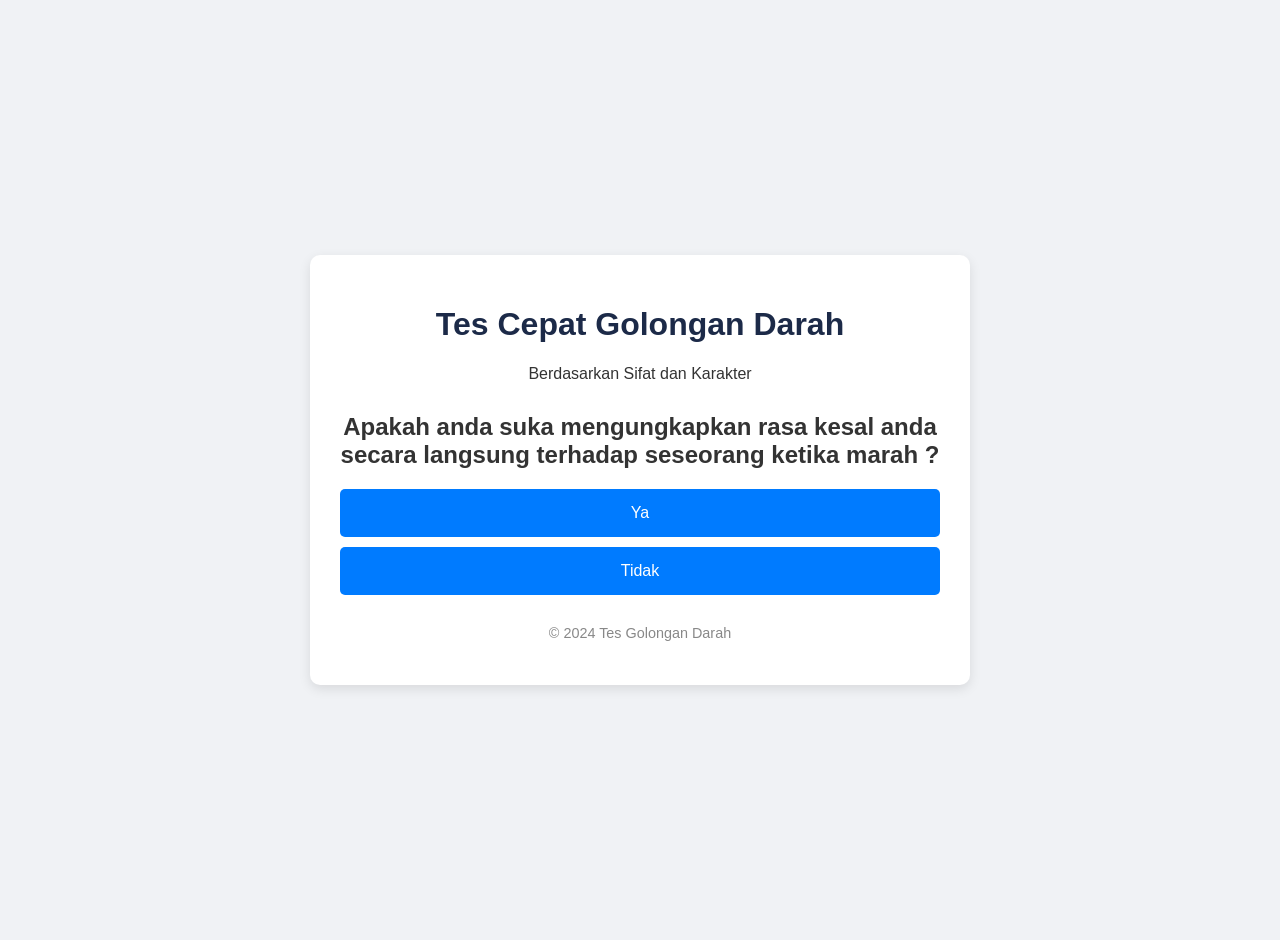
==== index.html @ 259defcd "Modernize Blood Type Questionnaire Application This commit completely revamps the blood type questio" ====
<!DOCTYPE html>
<html lang="en">
<head>
  <meta charset="UTF-8">
  <meta name="viewport" content="width=device-width, initial-scale=1.0">
  <title>Tes Golongan Darah</title>
  <link rel="stylesheet" href="css/style.css">
</head>
<body>
  <div class="container">
    <header>
      <h1>Tes Cepat Golongan Darah</h1>
      <p>Berdasarkan Sifat dan Karakter</p>
    </header>
    <main id="quiz-container">
      <div id="question-container">
        <h2 id="question"></h2>
        <div id="answers" class="answers"></div>
      </div>
      <div id="result-container" class="hidden">
        <h2 id="result-title"></h2>
        <p id="result-description"></p>
        <button id="restart-btn">Mulai Lagi</button>
      </div>
    </main>
    <footer>
      <p>&copy; 2024 Tes Golongan Darah</p>
    </footer>
  </div>
  <script src="js/data.js"></script>
  <script src="js/app.js"></script>
</body>
</html>
---- css/style.css ----
body {
  font-family: -apple-system, BlinkMacSystemFont, 'Segoe UI', Roboto, Helvetica, Arial, sans-serif;
  background-color: #f0f2f5;
  color: #333;
  margin: 0;
  padding: 20px;
  display: flex;
  justify-content: center;
  align-items: center;
  min-height: 100vh;
}

.container {
  background-color: #fff;
  border-radius: 10px;
  box-shadow: 0 4px 12px rgba(0, 0, 0, 0.1);
  padding: 30px;
  max-width: 600px;
  width: 100%;
  text-align: center;
}

header {
  margin-bottom: 30px;
}

h1 {
  font-size: 2rem;
  color: #1c2a48;
}

h2 {
  font-size: 1.5rem;
  margin-bottom: 20px;
}

.answers {
  display: flex;
  flex-direction: column;
  gap: 10px;
}

.answer-btn {
  background-color: #007bff;
  color: #fff;
  border: none;
  border-radius: 5px;
  padding: 15px;
  font-size: 1rem;
  cursor: pointer;
  transition: background-color 0.3s ease;
}

.answer-btn:hover {
  background-color: #0056b3;
}

#result-container {
  margin-top: 30px;
}

#restart-btn {
  background-color: #28a745;
  color: #fff;
  border: none;
  border-radius: 5px;
  padding: 15px 30px;
  font-size: 1rem;
  cursor: pointer;
  transition: background-color 0.3s ease;
}

#restart-btn:hover {
  background-color: #218838;
}

.hidden {
  display: none;
}

footer {
  margin-top: 30px;
  font-size: 0.9rem;
  color: #888;
}
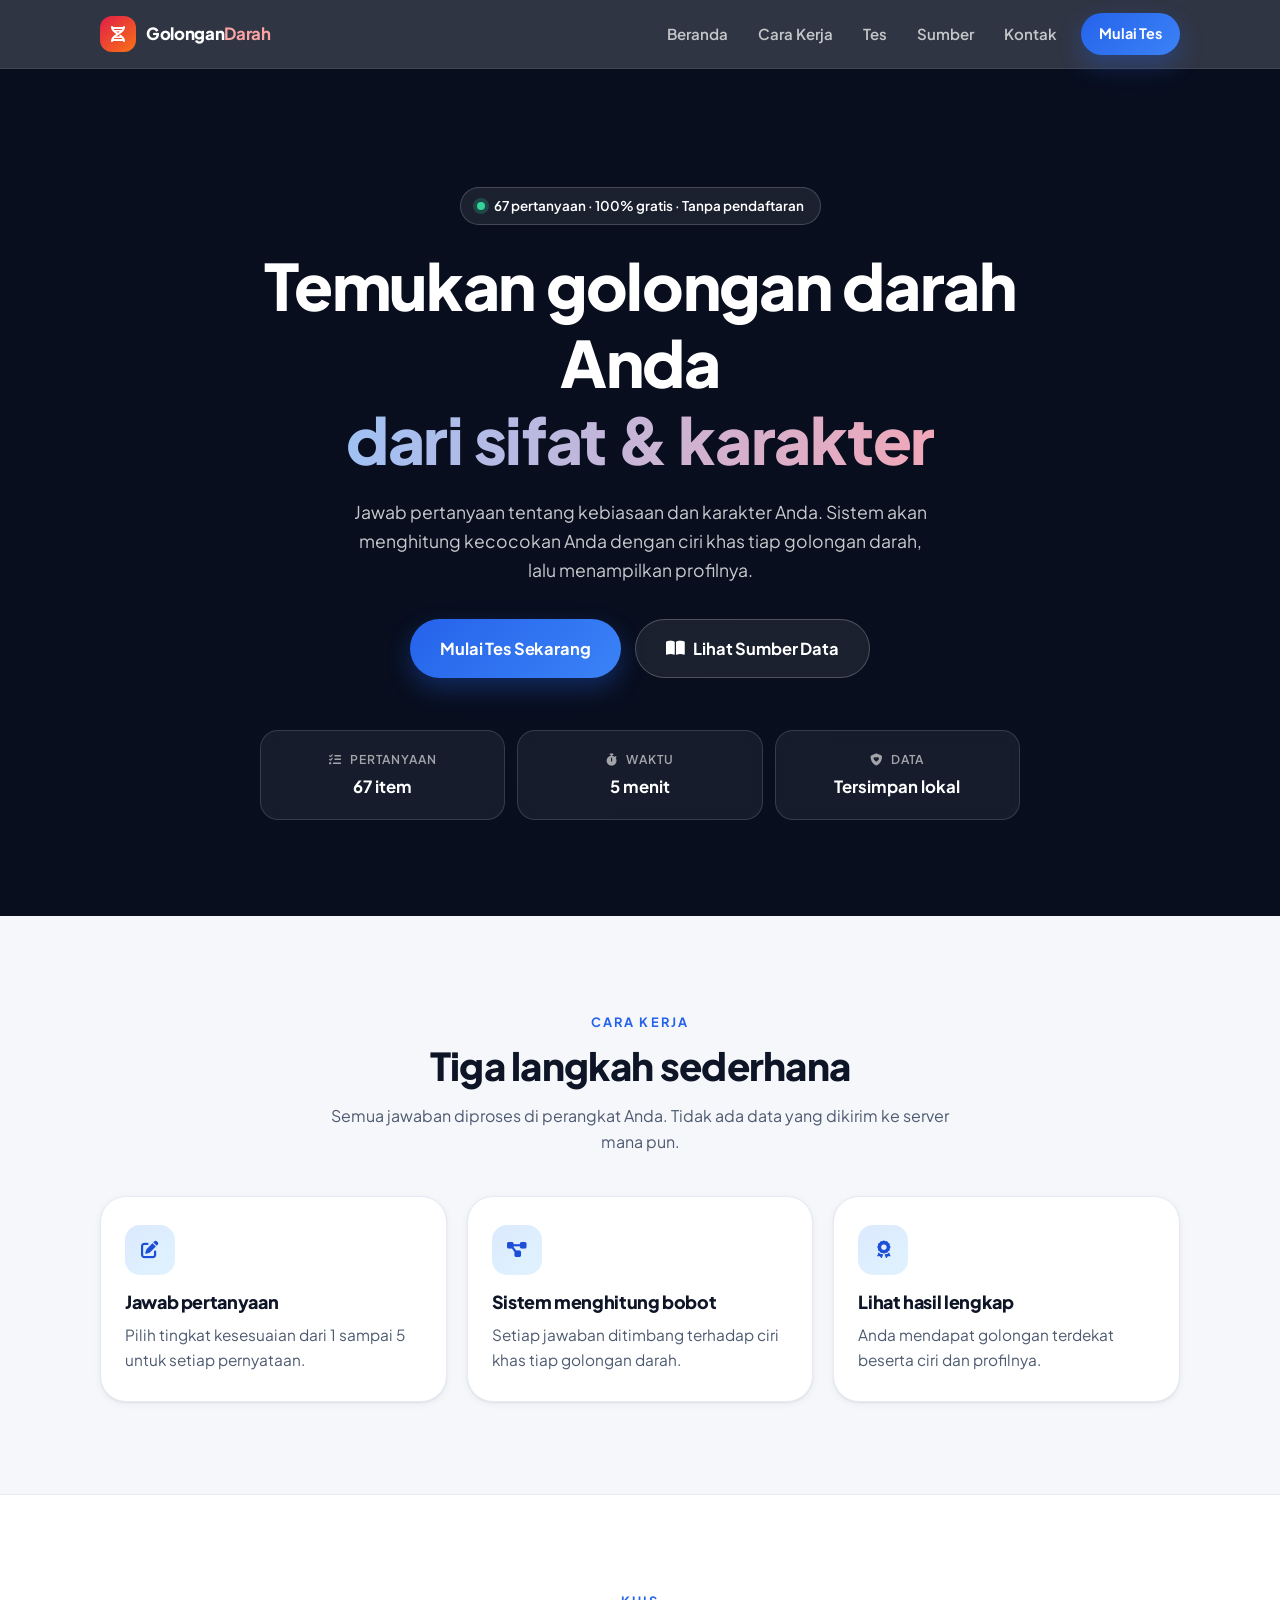
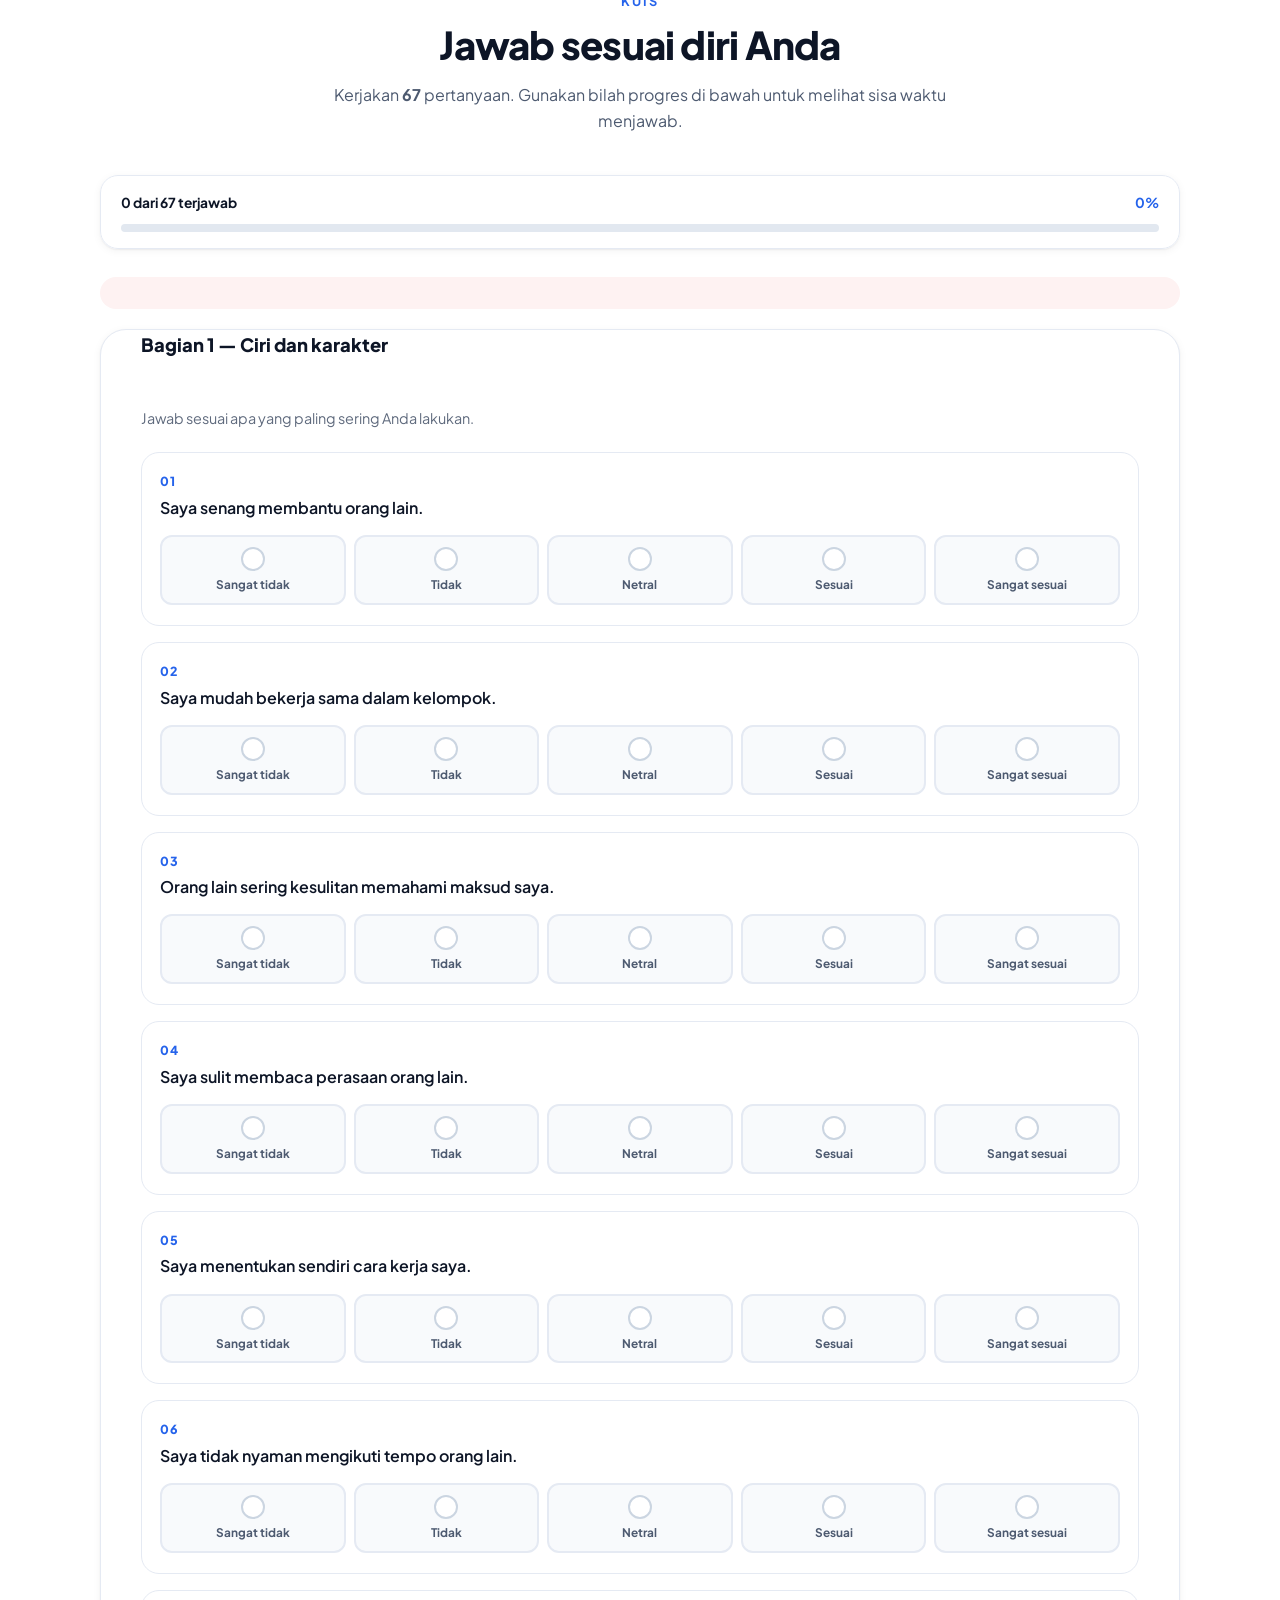
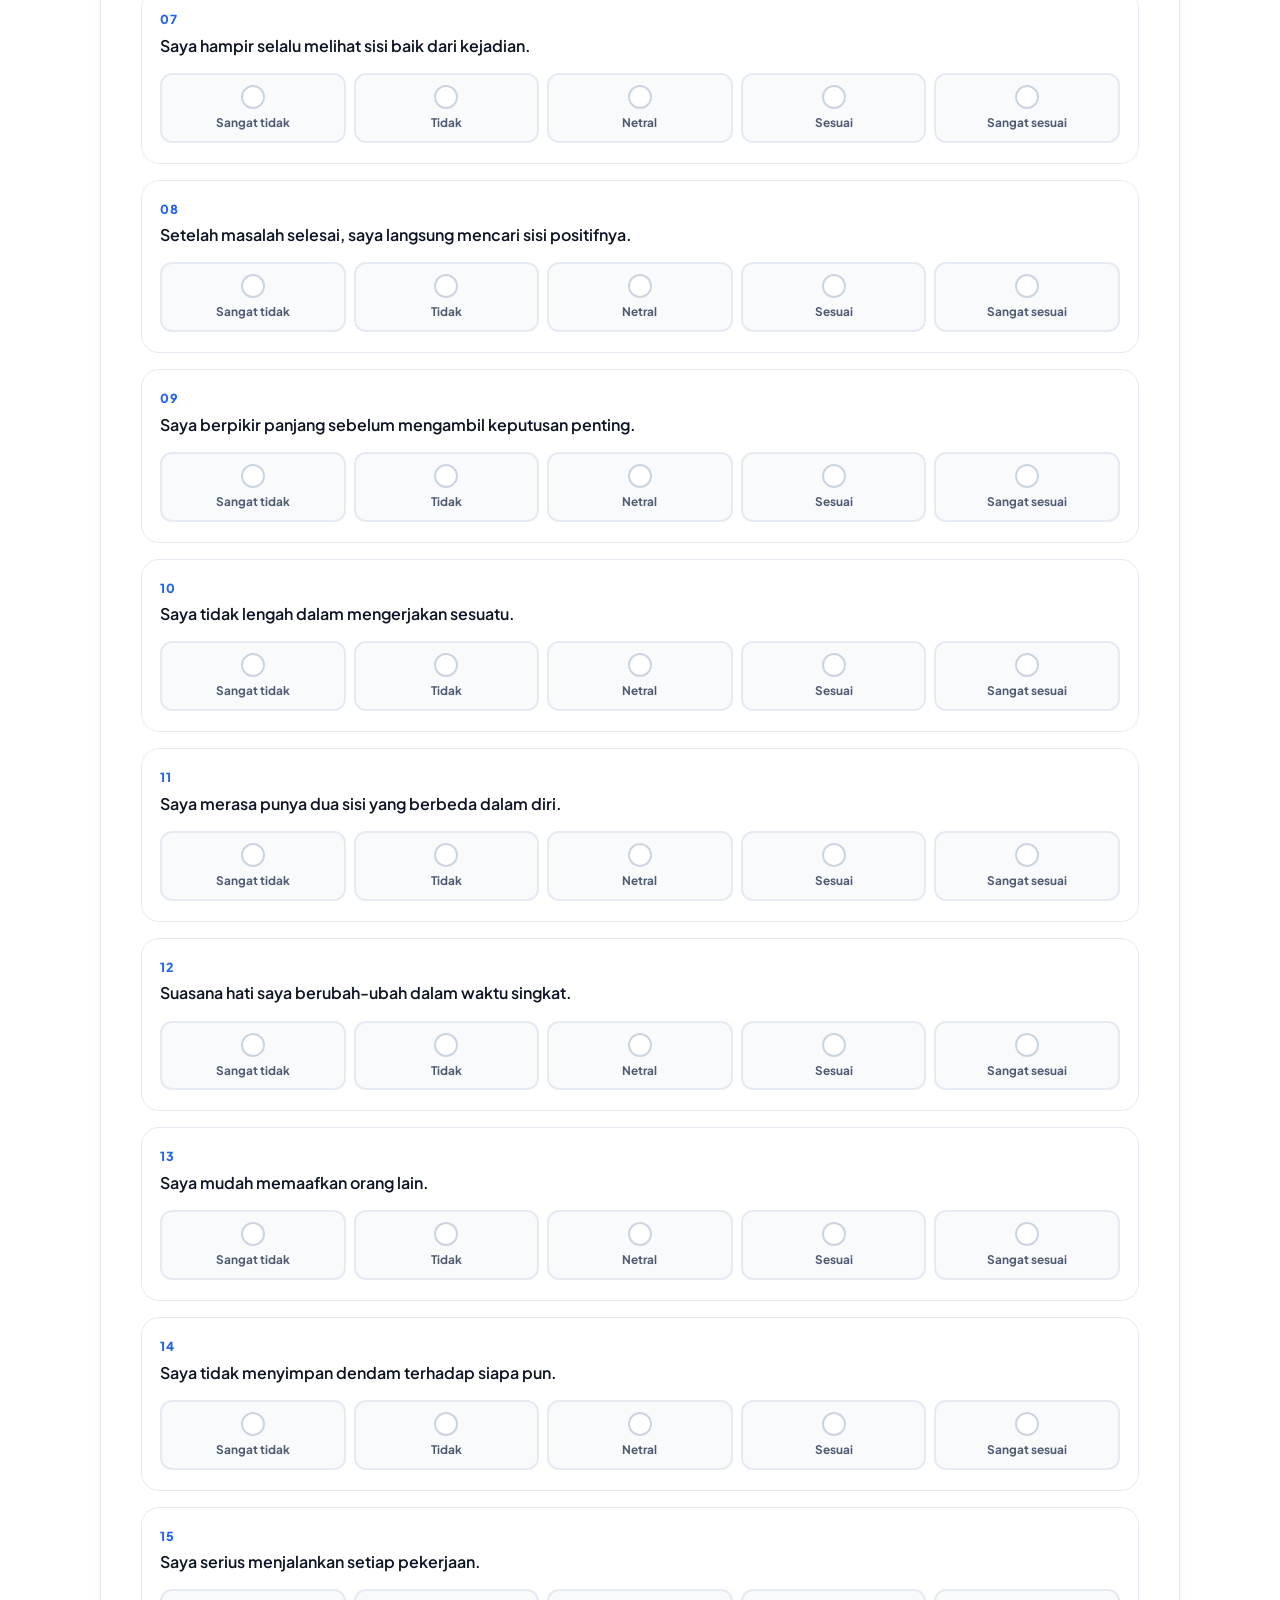
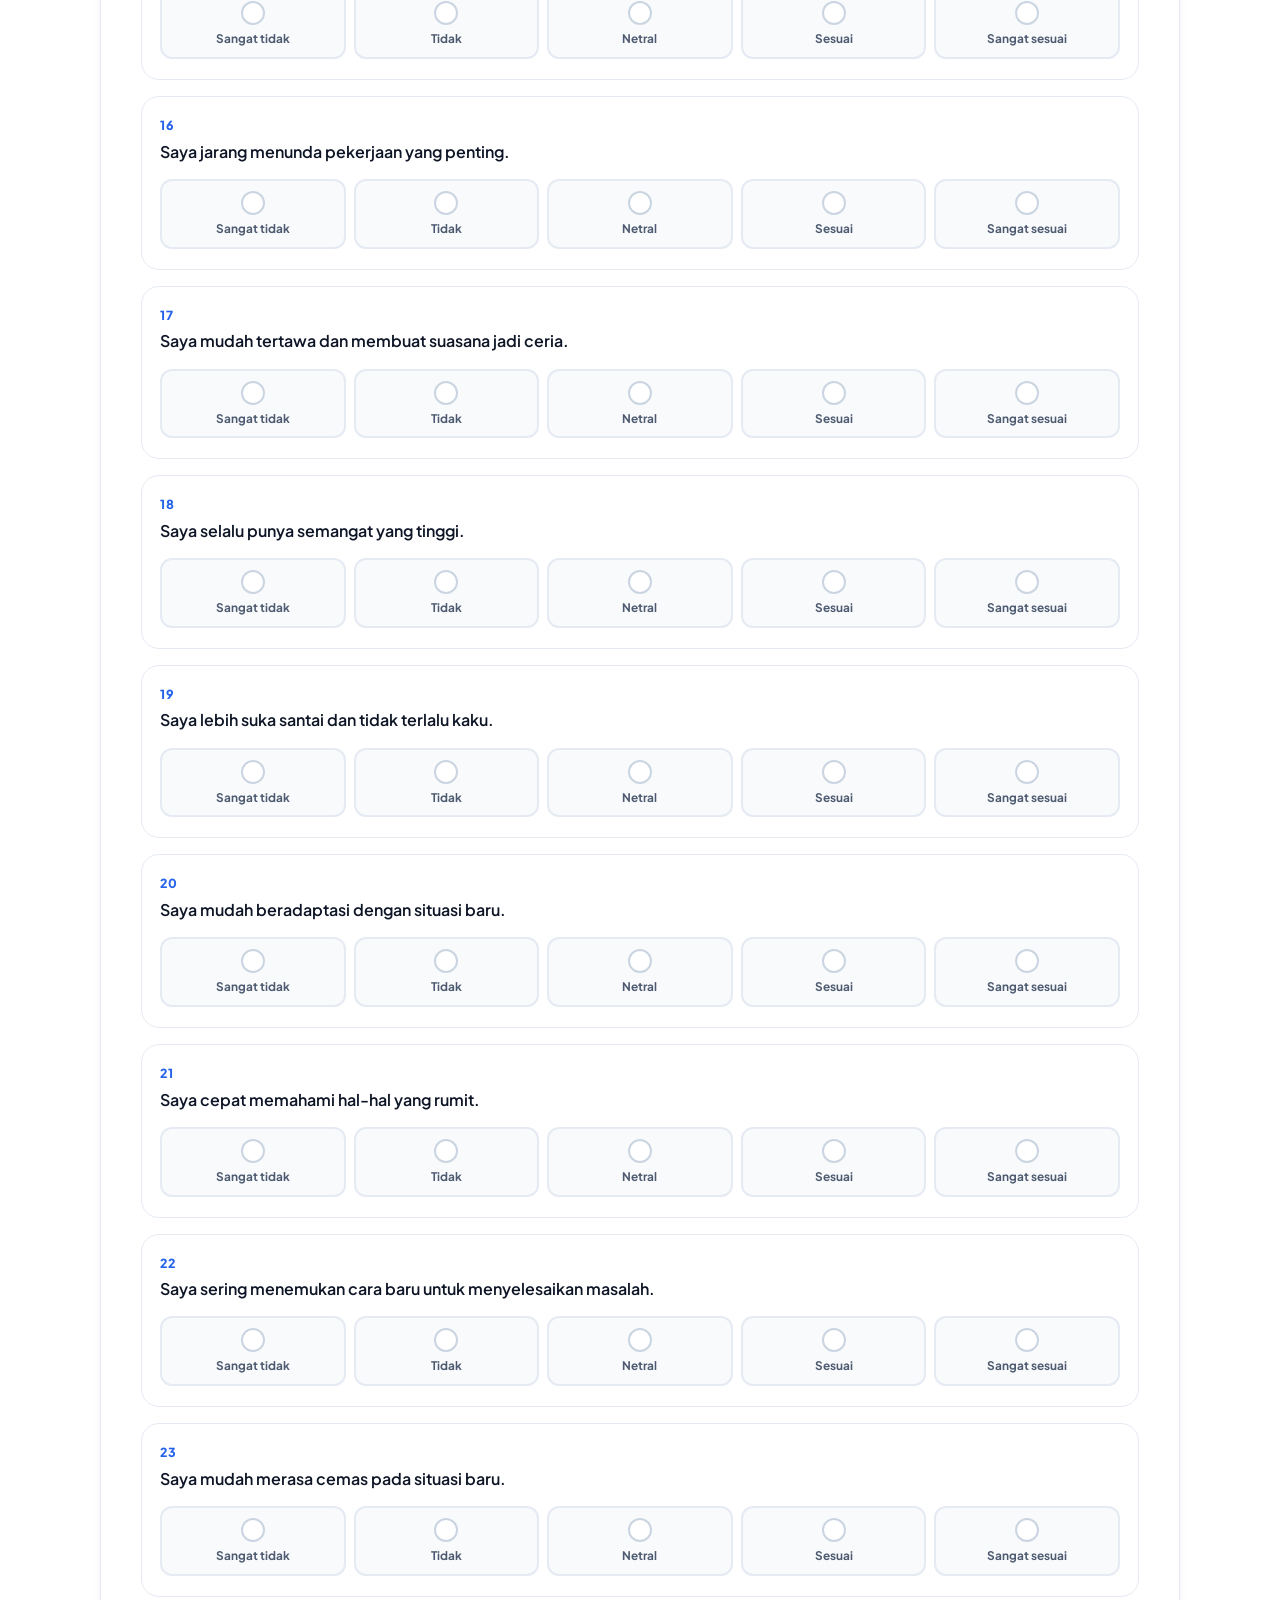
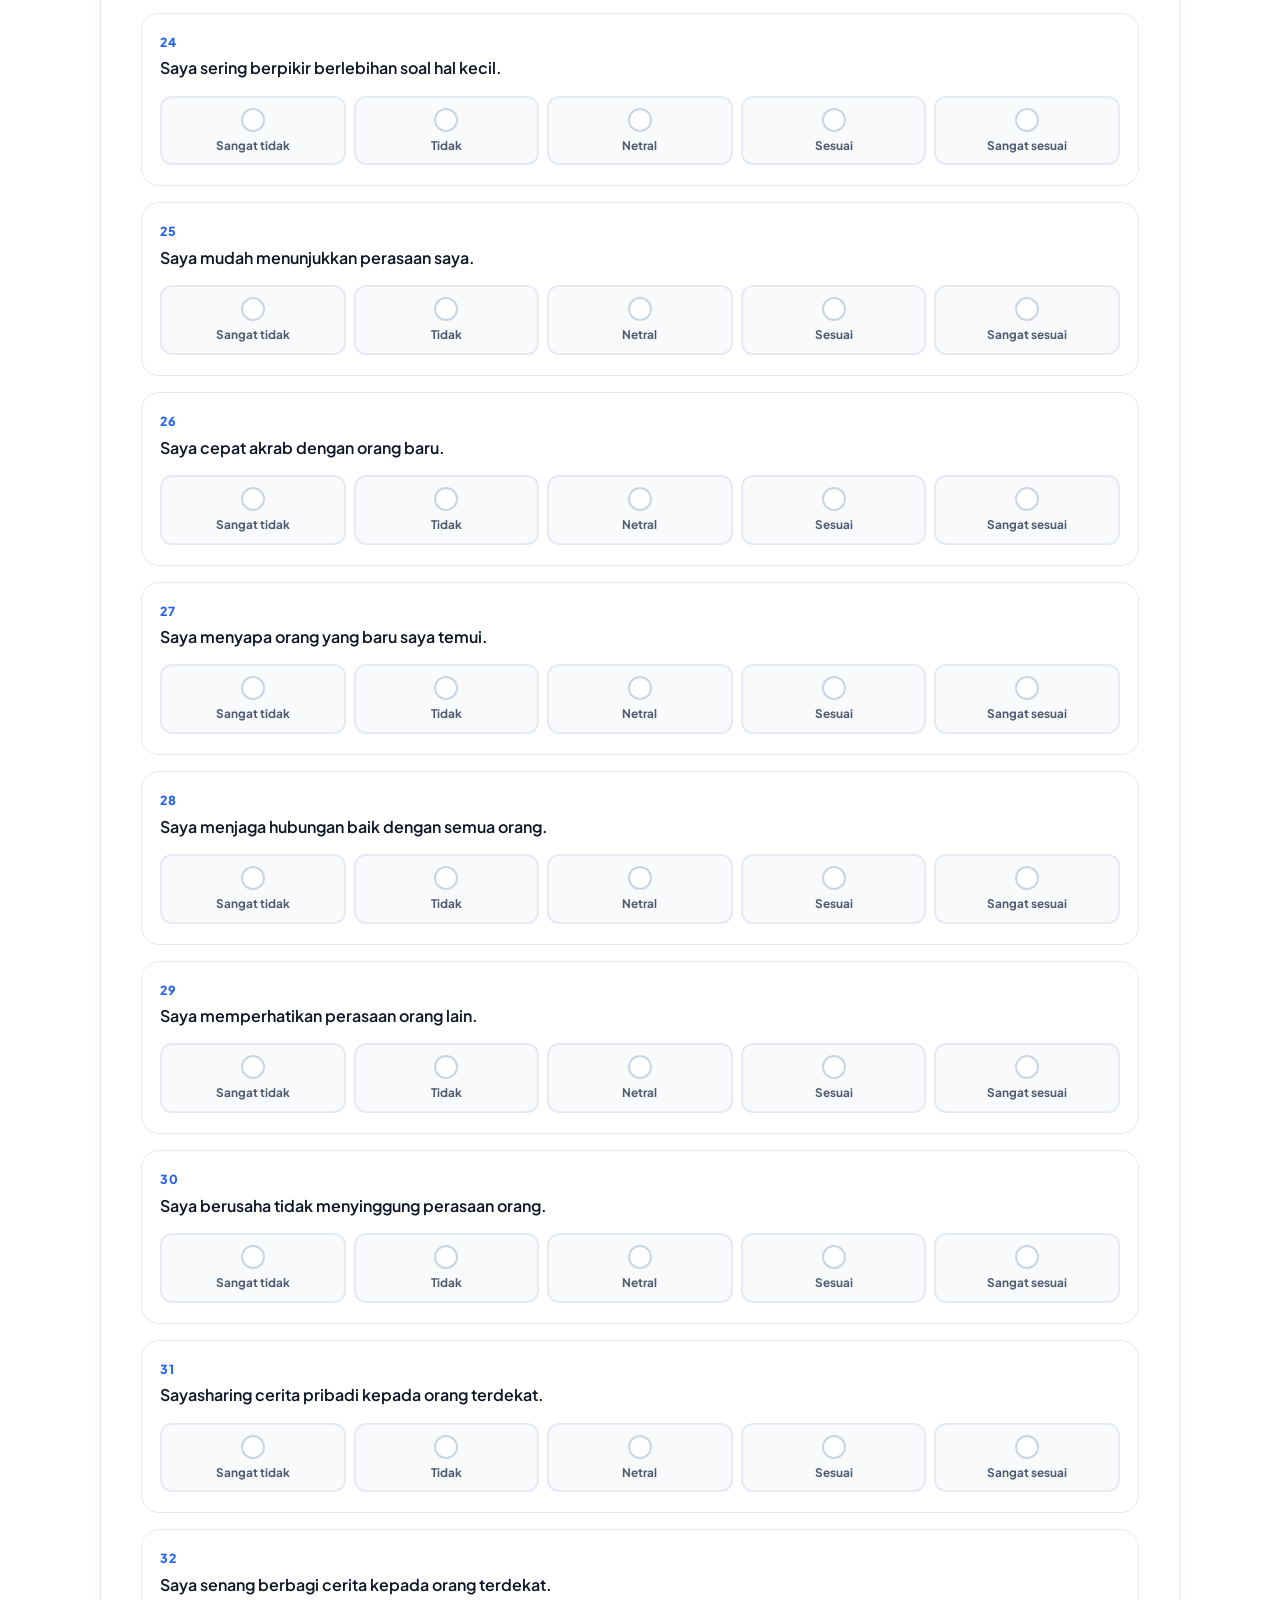
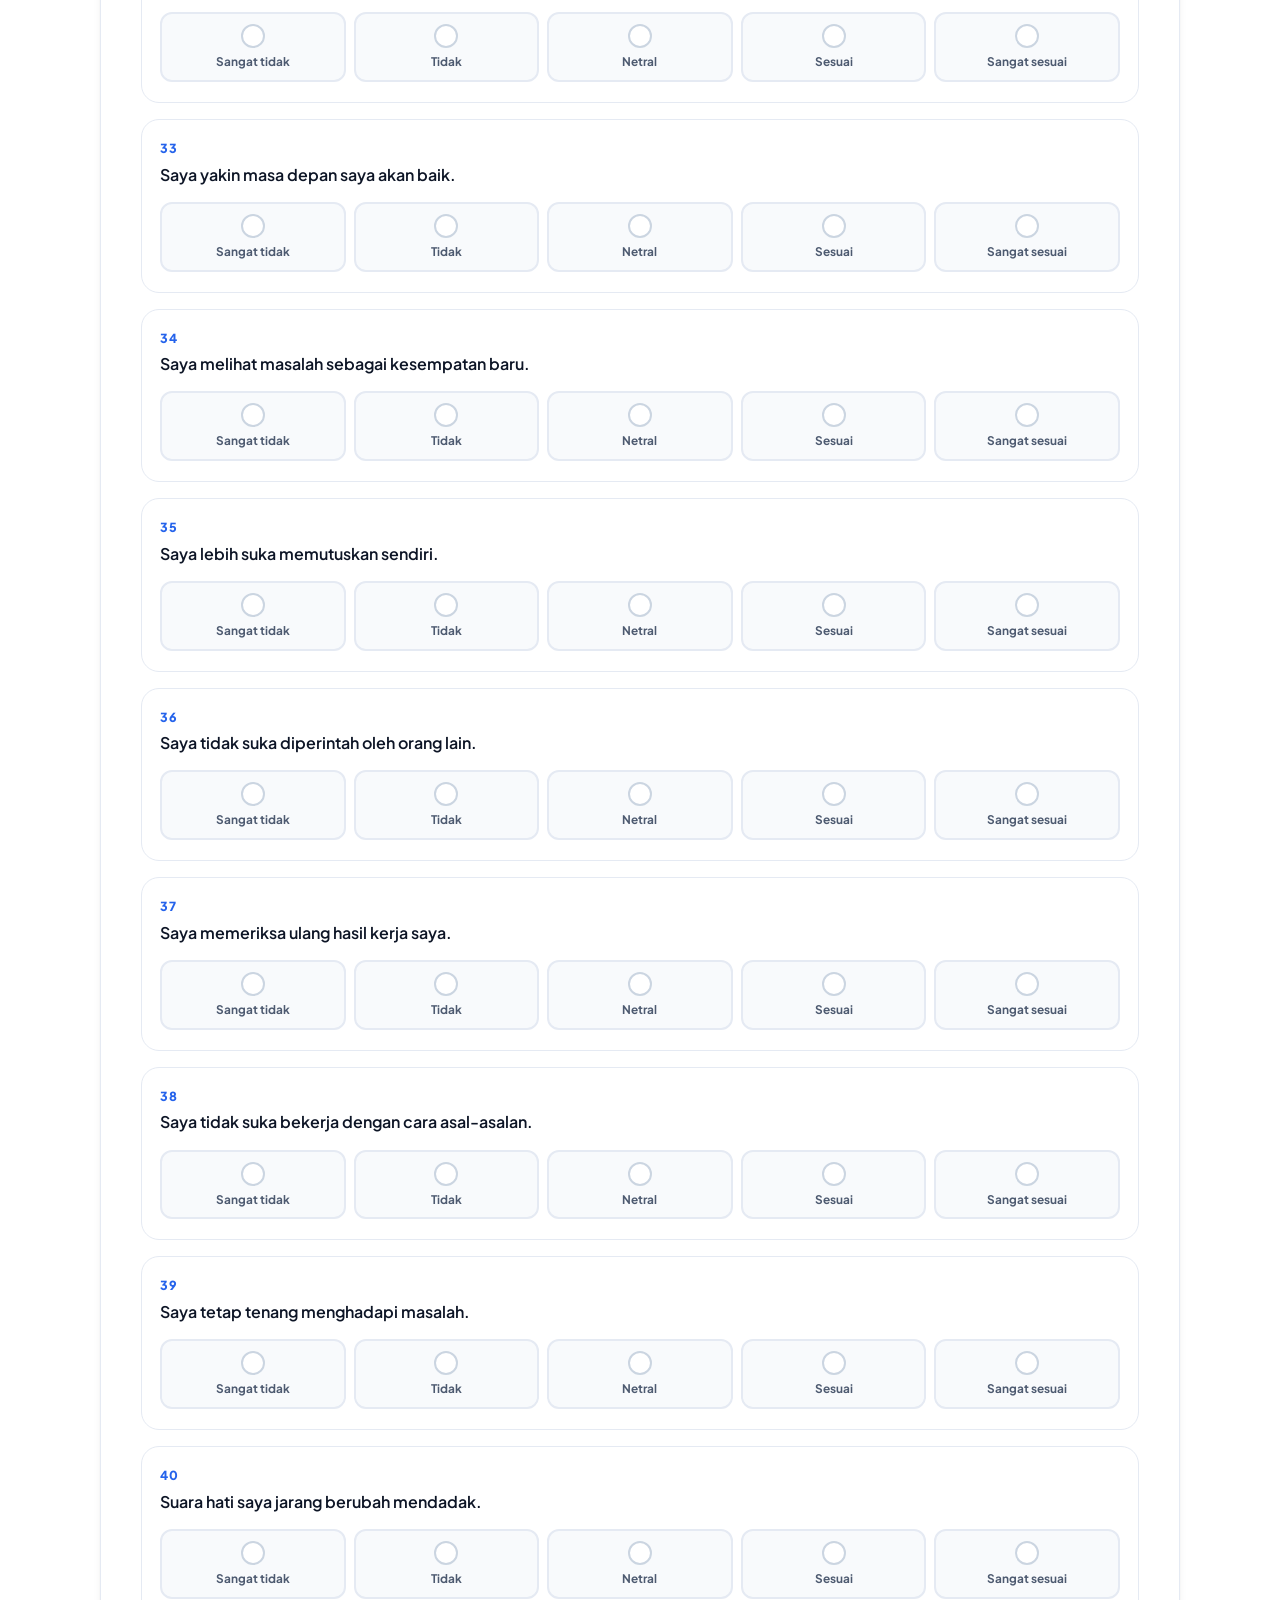
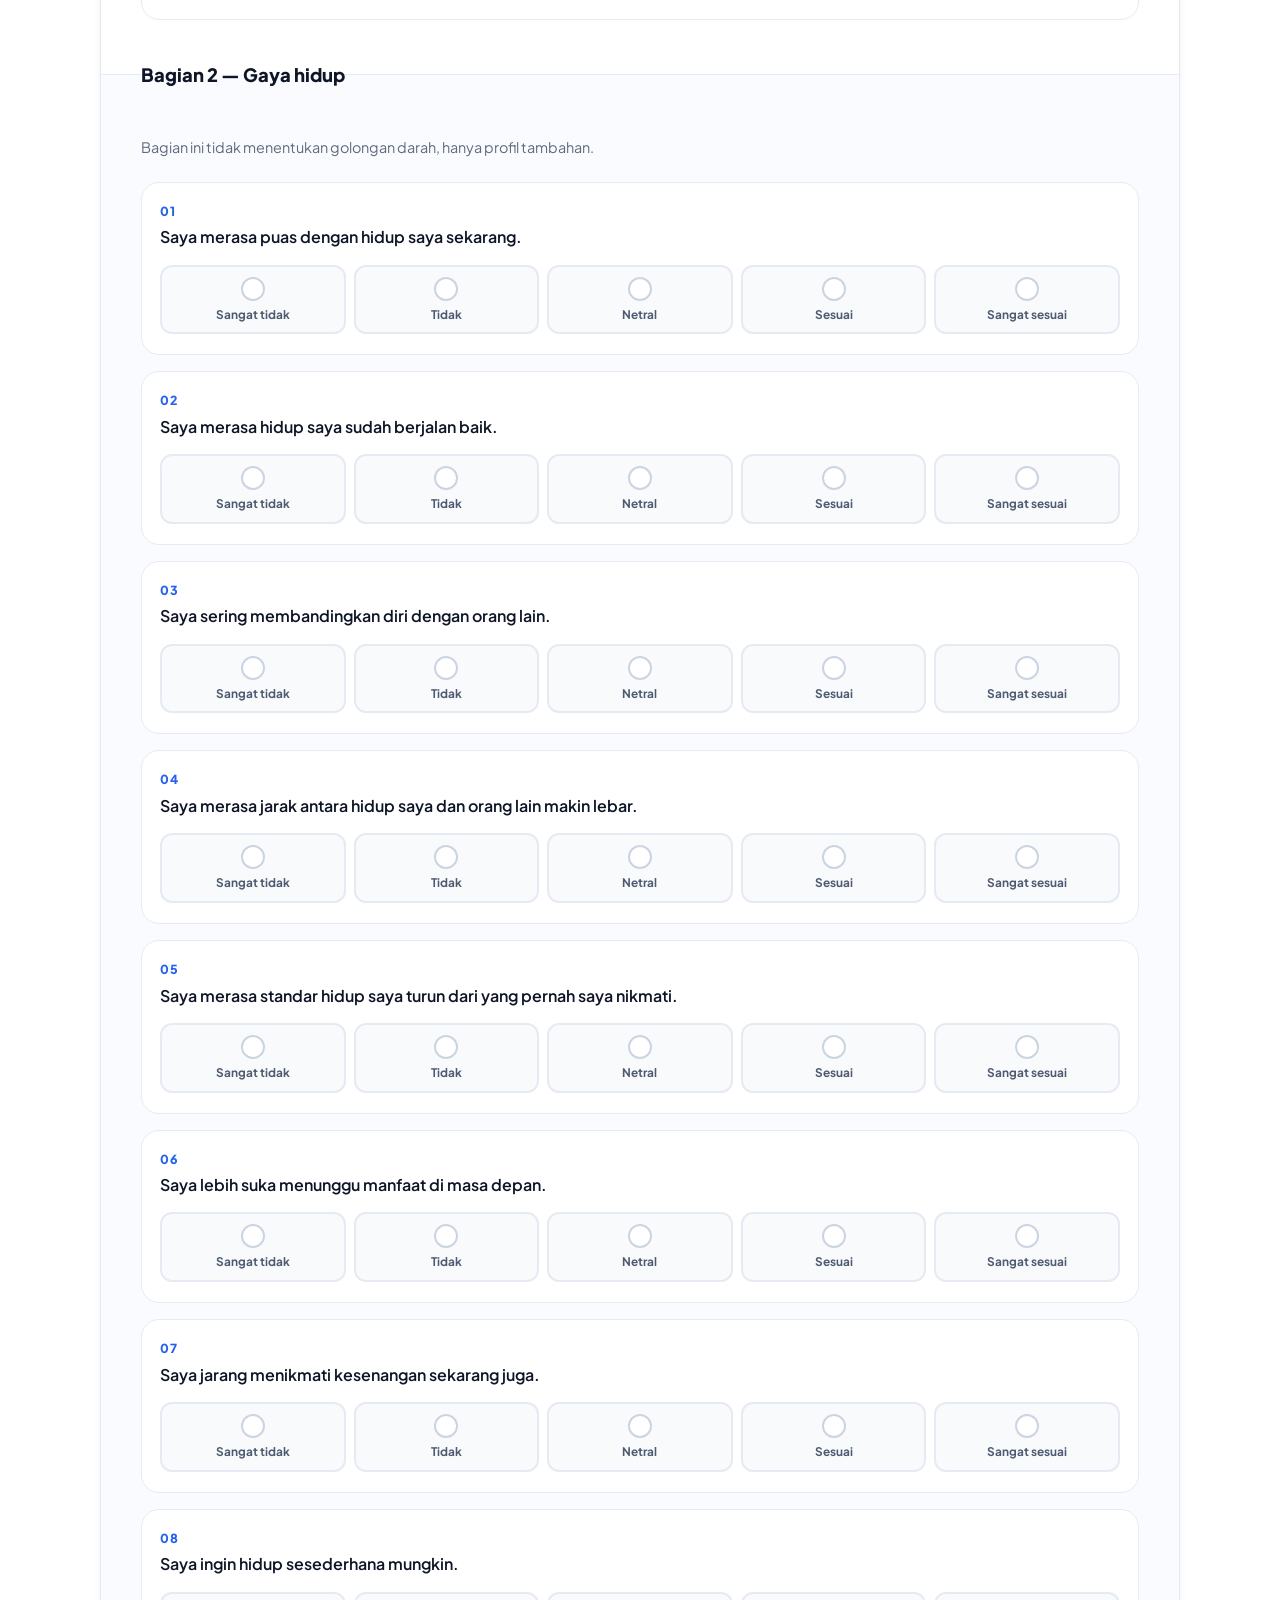
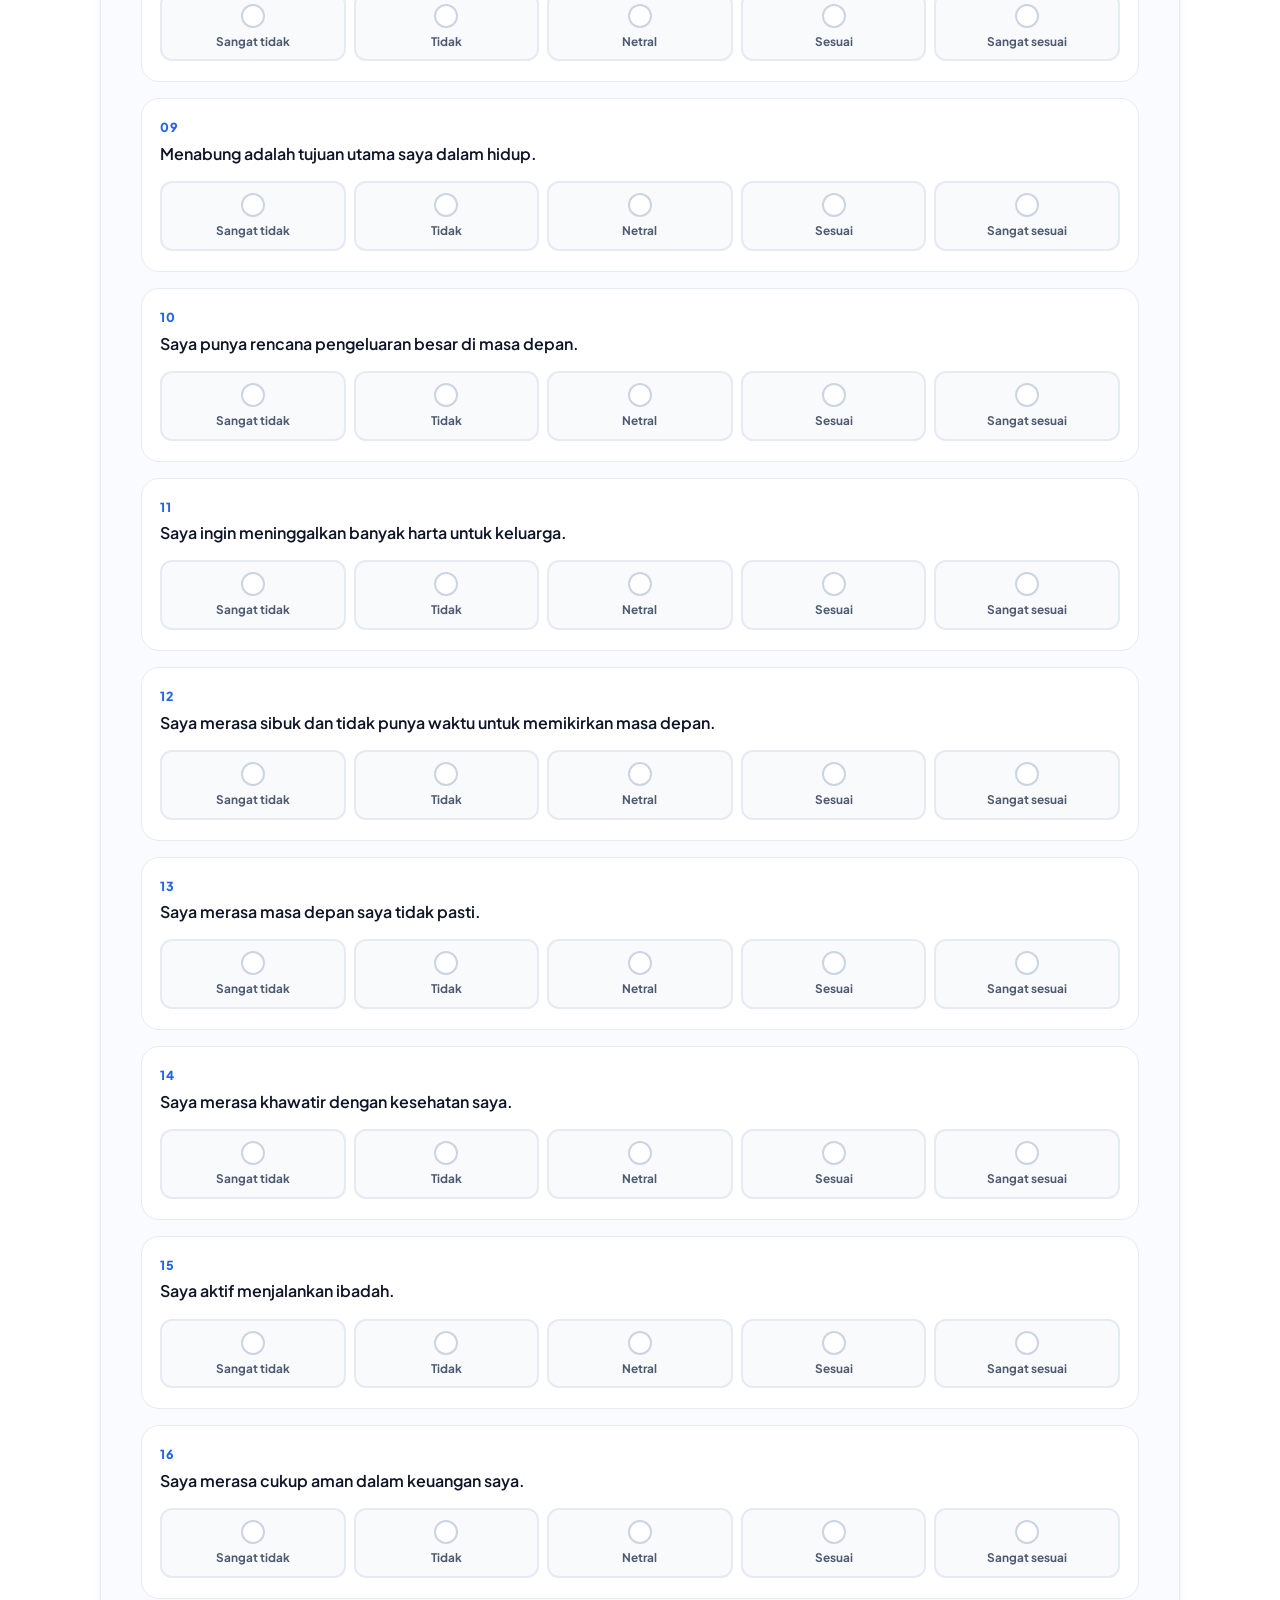
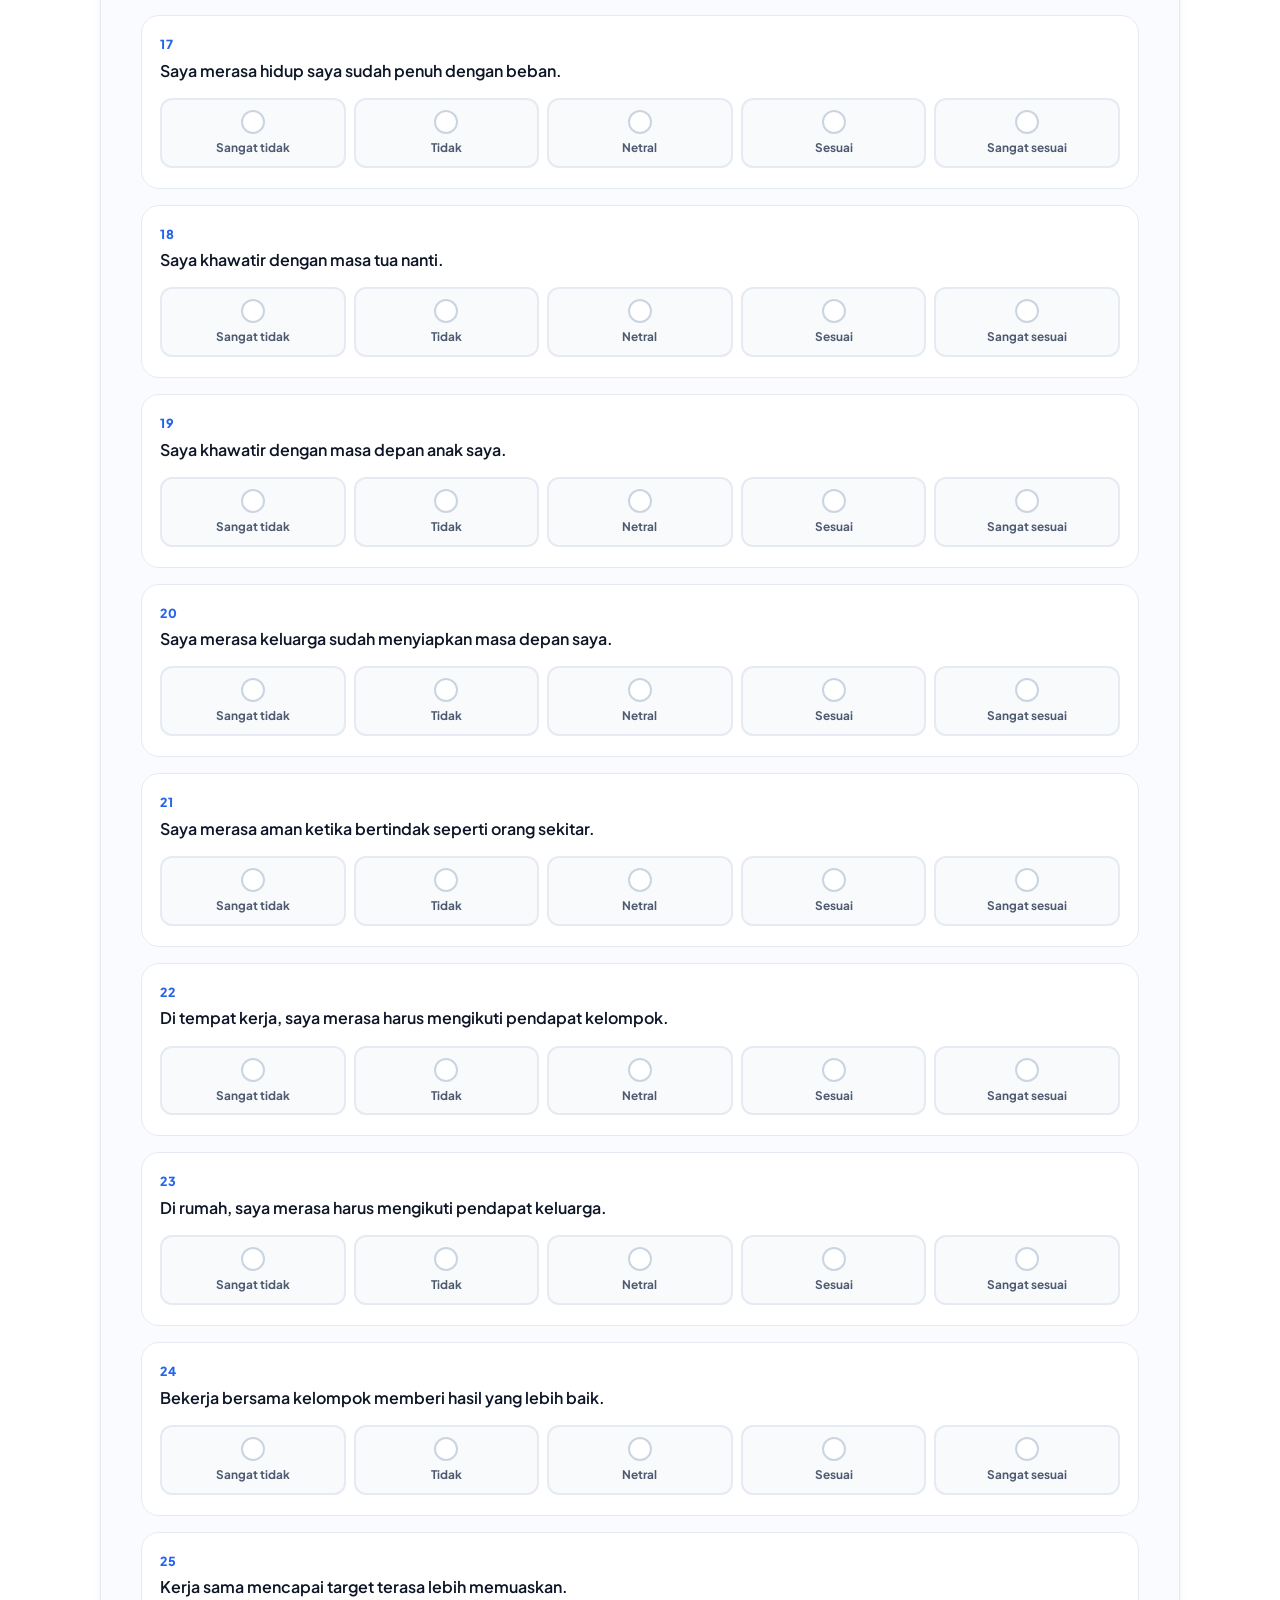
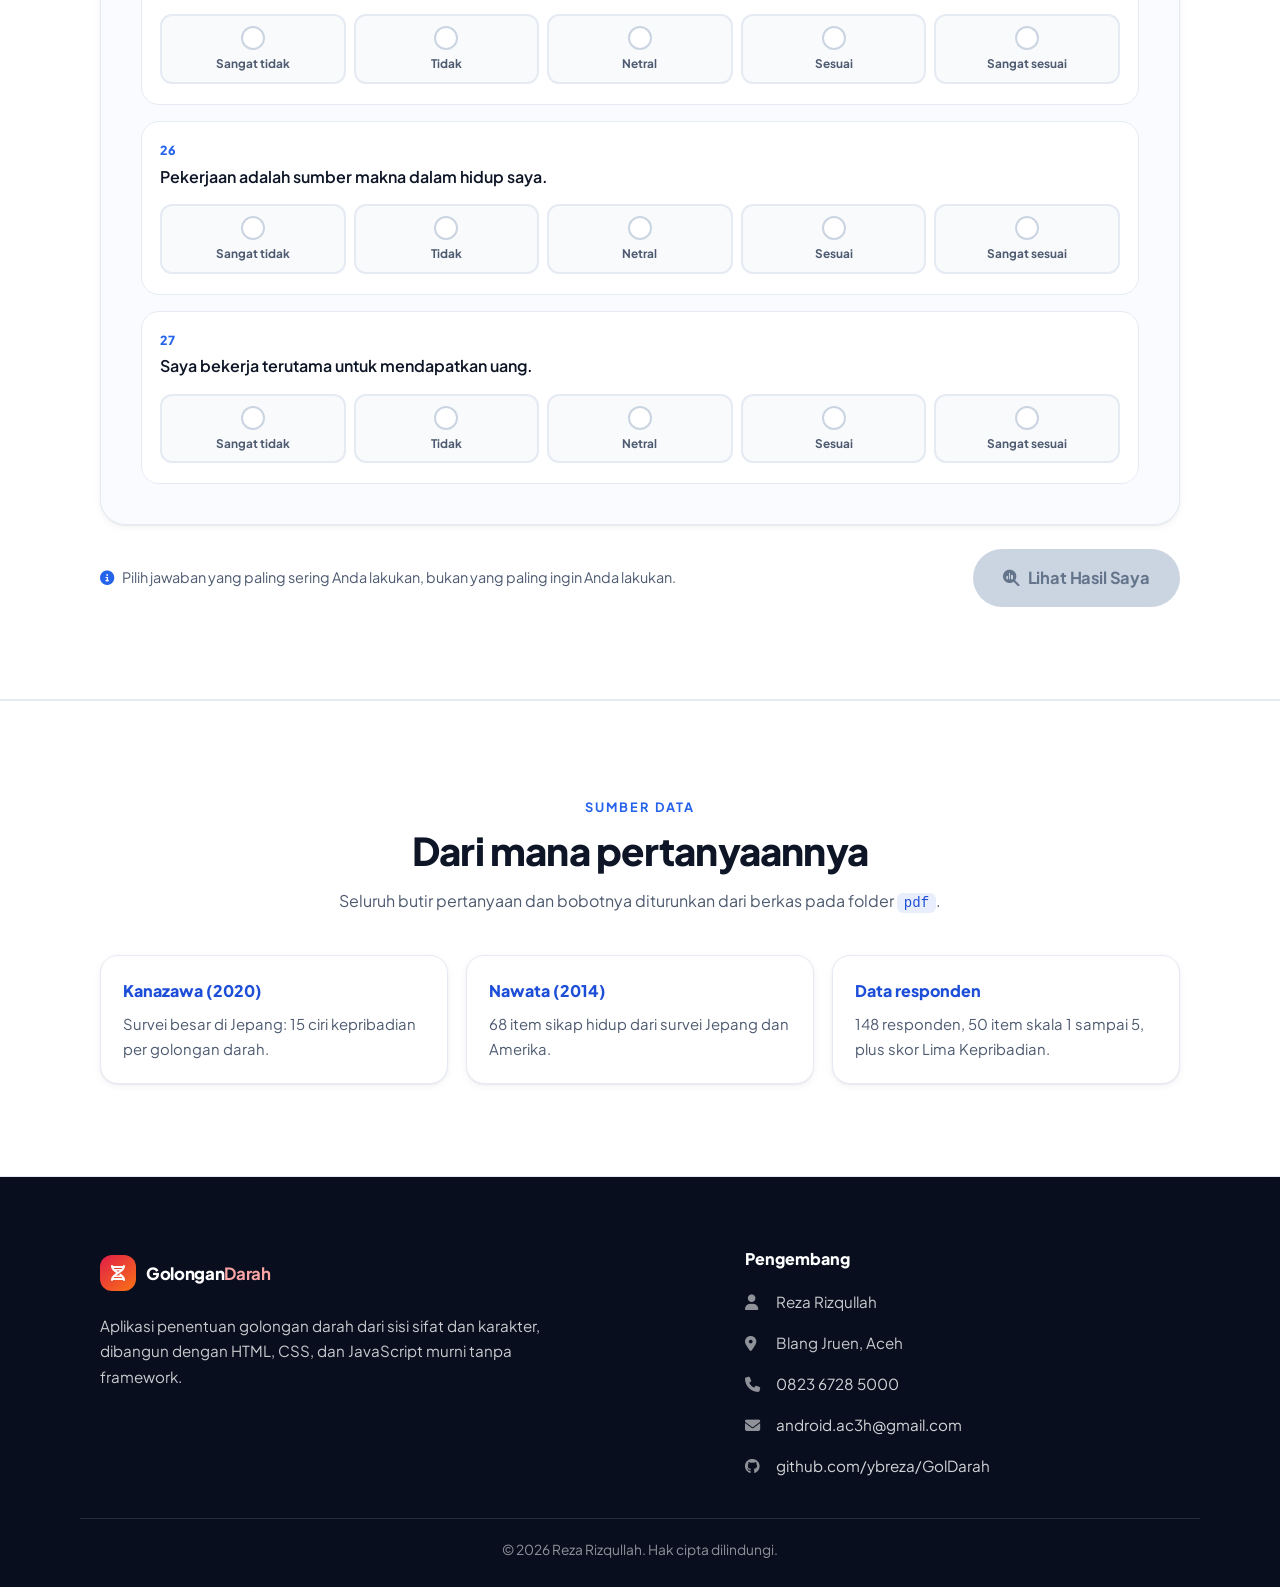
==== commit e834c630: "Rewrite aplikasi Golongan Darah dengan HTML, CSS, dan JS vanilla Ganti index.php berbasis switch-cas" ====
--- a/index.html
+++ b/index.html
@@ -1,33 +1,290 @@
 <!DOCTYPE html>
-<html lang="en">
+<html lang="id">
+
 <head>
-  <meta charset="UTF-8">
-  <meta name="viewport" content="width=device-width, initial-scale=1.0">
-  <title>Tes Golongan Darah</title>
+  <meta charset="utf-8">
+  <meta name="viewport" content="width=device-width, initial-scale=1">
+  <title>Golongan Darah — Tes Sifat &amp; Karakter</title>
+  <meta name="description"
+    content="Tes golongan darah gratis berdasarkan sifat dan karakter, memakai 67 pertanyaan dari studi ilmiah tentang ABO dan kepribadian.">
+  <meta name="theme-color" content="#0a1020">
+  <link rel="preconnect" href="https://fonts.googleapis.com">
+  <link rel="preconnect" href="https://fonts.gstatic.com" crossorigin>
+  <link rel="preconnect" href="https://cdnjs.cloudflare.com" crossorigin>
+  <link
+    href="https://fonts.googleapis.com/css2?family=Plus+Jakarta+Sans:wght@400;500;600;700;800&display=swap"
+    rel="stylesheet">
+  <link rel="stylesheet"
+    href="https://cdnjs.cloudflare.com/ajax/libs/font-awesome/6.5.2/css/all.min.css" crossorigin="anonymous"
+    referrerpolicy="no-referrer">
   <link rel="stylesheet" href="css/style.css">
+  <link rel="icon" href="https://cdnjs.cloudflare.com/ajax/libs/font-awesome/6.5.2/svgs/solid/droplet.svg">
 </head>
+
 <body>
-  <div class="container">
-    <header>
-      <h1>Tes Cepat Golongan Darah</h1>
-      <p>Berdasarkan Sifat dan Karakter</p>
-    </header>
-    <main id="quiz-container">
-      <div id="question-container">
-        <h2 id="question"></h2>
-        <div id="answers" class="answers"></div>
-      </div>
-      <div id="result-container" class="hidden">
-        <h2 id="result-title"></h2>
-        <p id="result-description"></p>
-        <button id="restart-btn">Mulai Lagi</button>
-      </div>
-    </main>
-    <footer>
-      <p>&copy; 2024 Tes Golongan Darah</p>
-    </footer>
-  </div>
+  <a class="skip-link" href="#tes">Langsung ke kuis</a>
+
+  <header class="topbar" id="top">
+    <div class="container topbar__inner">
+      <a class="brand" href="#top">
+        <span class="brand__mark" aria-hidden="true"><i class="fa-solid fa-dna"></i></span>
+        <span class="brand__text">Golongan<strong>Darah</strong></span>
+      </a>
+
+      <nav class="nav" id="nav" aria-label="Navigasi utama">
+        <a href="#top">Beranda</a>
+        <a href="#cara">Cara Kerja</a>
+        <a href="#tes">Tes</a>
+        <a href="#sumber">Sumber</a>
+        <a href="#kontak">Kontak</a>
+        <a class="btn btn--primary btn--sm nav__cta" href="#tes">Mulai Tes</a>
+      </nav>
+
+      <button class="nav-toggle" id="navToggle" type="button" aria-label="Buka menu" aria-expanded="false"
+        aria-controls="nav">
+        <i class="fa-solid fa-bars"></i>
+      </button>
+    </div>
+  </header>
+
+  <main>
+    <section class="hero" id="beranda">
+      <div class="container hero__inner">
+        <p class="pill">
+          <span class="pill__dot" aria-hidden="true"></span>
+          67 pertanyaan &middot; 100% gratis &middot; Tanpa pendaftaran
+        </p>
+        <h1 class="hero__title">
+          Temukan golongan darah Anda
+          <span>dari sifat &amp; karakter</span>
+        </h1>
+        <p class="hero__lead">
+          Jawab pertanyaan tentang kebiasaan dan karakter Anda. Sistem akan menghitung kecocokan Anda
+          dengan ciri khas tiap golongan darah, lalu menampilkan profilnya.
+        </p>
+        <div class="hero__actions">
+          <a class="btn btn--primary btn--lg" href="#tes">Mulai Tes Sekarang</a>
+          <a class="btn btn--ghost btn--lg" href="#sumber">
+            <i class="fa-solid fa-book-open"></i>
+            Lihat Sumber Data
+          </a>
+        </div>
+        <dl class="stats">
+          <div class="stats__item">
+            <dt><i class="fa-solid fa-list-check"></i> Pertanyaan</dt>
+            <dd>67 item</dd>
+          </div>
+          <div class="stats__item">
+            <dt><i class="fa-solid fa-stopwatch"></i> Waktu</dt>
+            <dd>5 menit</dd>
+          </div>
+          <div class="stats__item">
+            <dt><i class="fa-solid fa-shield-heart"></i> Data</dt>
+            <dd>Tersimpan lokal</dd>
+          </div>
+        </dl>
+      </div>
+    </section>
+
+    <section class="section" id="cara">
+      <div class="container">
+        <header class="section__head">
+          <p class="section__eyebrow">Cara Kerja</p>
+          <h2 class="section__title">Tiga langkah sederhana</h2>
+          <p class="section__text">
+            Semua jawaban diproses di perangkat Anda. Tidak ada data yang dikirim ke server mana pun.
+          </p>
+        </header>
+
+        <ol class="steps">
+          <li class="card step">
+            <span class="step__icon" aria-hidden="true"><i class="fa-solid fa-pen-to-square"></i></span>
+            <h3>Jawab pertanyaan</h3>
+            <p>Pilih tingkat kesesuaian dari 1 sampai 5 untuk setiap pernyataan.</p>
+          </li>
+          <li class="card step">
+            <span class="step__icon" aria-hidden="true"><i class="fa-solid fa-diagram-project"></i></span>
+            <h3>Sistem menghitung bobot</h3>
+            <p>Setiap jawaban ditimbang terhadap ciri khas tiap golongan darah.</p>
+          </li>
+          <li class="card step">
+            <span class="step__icon" aria-hidden="true"><i class="fa-solid fa-award"></i></span>
+            <h3>Lihat hasil lengkap</h3>
+            <p>Anda mendapat golongan terdekat beserta ciri dan profilnya.</p>
+          </li>
+        </ol>
+      </div>
+    </section>
+
+    <section class="section section--alt" id="tes">
+      <div class="container">
+        <header class="section__head">
+          <p class="section__eyebrow">Kuis</p>
+          <h2 class="section__title">Jawab sesuai diri Anda</h2>
+          <p class="section__text">
+            Kerjakan <strong id="quizTotal">67</strong> pertanyaan. Gunakan bilah progres di bawah untuk
+            melihat sisa waktu menjawab.
+          </p>
+        </header>
+
+        <div class="progress" id="progress">
+          <div class="progress__meta">
+            <span id="progressCounter">0 dari 67 terjawab</span>
+            <span id="progressPercent">0%</span>
+          </div>
+          <div class="progress__track">
+            <span class="progress__bar" id="progressBar"></span>
+          </div>
+        </div>
+
+        <p class="notice notice--inline" id="quizWarning" hidden></p>
+
+        <form class="quiz" id="quizForm" novalidate>
+        </form>
+
+        <div class="quiz__footer">
+          <p class="quiz__hint">
+            <i class="fa-solid fa-circle-info"></i>
+            Pilih jawaban yang paling sering Anda lakukan, bukan yang paling ingin Anda lakukan.
+          </p>
+          <button class="btn btn--primary btn--lg" type="submit" form="quizForm" id="submitBtn" disabled>
+            <i class="fa-solid fa-magnifying-glass-chart"></i>
+            Lihat Hasil Saya
+          </button>
+        </div>
+      </div>
+    </section>
+
+    <section class="section" id="hasil" hidden>
+      <div class="container">
+        <article class="result" id="result">
+          <header class="result__head">
+            <span class="result__badge" id="resultBadge">A</span>
+            <div class="result__headline">
+              <p class="result__label">Golongan terdekat</p>
+              <h2 class="result__name" id="resultName"></h2>
+              <p class="result__tagline" id="resultTagline"></p>
+            </div>
+            <p class="result__share" id="resultShare"></p>
+          </header>
+
+          <p class="result__description" id="resultDescription"></p>
+
+          <div class="panel">
+            <p class="panel__title">
+              <i class="fa-solid fa-chart-simple"></i>
+              Perbandingan semua golongan
+            </p>
+            <div class="ranking" id="resultRanking"></div>
+          </div>
+
+          <div class="panel">
+            <p class="panel__title">
+              <i class="fa-solid fa-tags"></i>
+              Ciri yang paling terindikasi
+            </p>
+            <ul class="chips" id="resultFeatures"></ul>
+          </div>
+
+          <div class="panel">
+            <p class="panel__title">
+              <i class="fa-solid fa-list-check"></i>
+              Ciri khas golongan tersebut
+            </p>
+            <ul class="traits" id="resultTraits"></ul>
+          </div>
+
+          <div class="panel">
+            <p class="panel__title">
+              <i class="fa-solid fa-gauge-high"></i>
+              Profil gaya hidup Anda
+            </p>
+            <div class="bars" id="resultProfile"></div>
+          </div>
+
+          <p class="notice">
+            <i class="fa-solid fa-triangle-exclamation"></i>
+            Hasil ini dihitung dari jawaban karakter, bukan pemeriksaan laboratorium. Belum ada bukti ilmiah
+            kuat bahwa golongan darah menentukan kepribadian, sehingga hasil ini sebaiknya dibaca sebagai
+            hiburan dan gambaran diri, bukan diagnosis.
+          </p>
+
+          <div class="result__actions">
+            <button class="btn btn--primary" type="button" id="restartBtn">
+              <i class="fa-solid fa-rotate-left"></i>
+              Ulangi Tes
+            </button>
+            <a class="btn btn--ghost btn--dark" href="#top">
+              <i class="fa-solid fa-arrow-up"></i>
+              Kembali ke Atas
+            </a>
+          </div>
+        </article>
+      </div>
+    </section>
+
+    <section class="section section--alt" id="sumber">
+      <div class="container">
+        <header class="section__head">
+          <p class="section__eyebrow">Sumber Data</p>
+          <h2 class="section__title">Dari mana pertanyaannya</h2>
+          <p class="section__text">
+            Seluruh butir pertanyaan dan bobotnya diturunkan dari berkas pada folder <code>pdf</code>.
+          </p>
+        </header>
+
+        <ul class="sources" id="sourceList"></ul>
+      </div>
+    </section>
+  </main>
+
+  <footer class="footer" id="kontak">
+    <div class="container footer__inner">
+      <div>
+        <a class="brand brand--footer" href="#top">
+          <span class="brand__mark" aria-hidden="true"><i class="fa-solid fa-dna"></i></span>
+          <span class="brand__text">Golongan<strong>Darah</strong></span>
+        </a>
+        <p class="footer__tagline">
+          Aplikasi penentuan golongan darah dari sisi sifat dan karakter, dibangun dengan HTML, CSS, dan
+          JavaScript murni tanpa framework.
+        </p>
+      </div>
+
+      <div>
+        <h3 class="footer__title">Pengembang</h3>
+        <ul class="contact-list">
+          <li><i class="fa-solid fa-user"></i> Reza Rizqullah</li>
+          <li><i class="fa-solid fa-location-dot"></i> Blang Jruen, Aceh</li>
+          <li>
+            <i class="fa-solid fa-phone"></i>
+            <a href="tel:+6282367285000">0823 6728 5000</a>
+          </li>
+          <li>
+            <i class="fa-solid fa-envelope"></i>
+            <a href="mailto:android.ac3h@gmail.com">android.ac3h@gmail.com</a>
+          </li>
+          <li>
+            <i class="fa-brands fa-github"></i>
+            <a href="https://github.com/ybreza/GolDarah" rel="noopener noreferrer" target="_blank">
+              github.com/ybreza/GolDarah
+            </a>
+          </li>
+        </ul>
+      </div>
+    </div>
+
+    <div class="container footer__bottom">
+      <p>&copy; <span id="year">2026</span> Reza Rizqullah. Hak cipta dilindungi.</p>
+    </div>
+  </footer>
+
+  <button class="to-top" id="toTop" type="button" aria-label="Kembali ke atas">
+    <i class="fa-solid fa-chevron-up"></i>
+  </button>
+
   <script src="js/data.js"></script>
   <script src="js/app.js"></script>
 </body>
+
 </html>
--- a/css/style.css
+++ b/css/style.css
@@ -1,85 +1,1107 @@
+:root {
+  --bg: #f5f7fb;
+  --surface: #ffffff;
+  --ink: #0d1526;
+  --ink-soft: #4d5a70;
+  --ink-mute: #5f6a7d;
+  --line: #e5eaf3;
+  --brand: #2563eb;
+  --brand-dark: #1d4ed8;
+  --accent: #e11d48;
+  --type-color: #2563eb;
+  --radius-sm: 12px;
+  --radius: 18px;
+  --radius-lg: 26px;
+  --shadow-sm: 0 1px 2px rgba(13, 21, 38, .06), 0 2px 8px rgba(13, 21, 38, .05);
+  --shadow: 0 12px 30px rgba(13, 21, 38, .08);
+  --shadow-lg: 0 24px 60px rgba(13, 21, 38, .16);
+  --container: 1120px;
+  --nav-height: 68px;
+}
+
+*,
+*::before,
+*::after {
+  box-sizing: border-box;
+}
+
+html {
+  scroll-behavior: smooth;
+  scroll-padding-top: calc(var(--nav-height) + 16px);
+  -webkit-text-size-adjust: 100%;
+  overflow-x: clip;
+}
+
 body {
-  font-family: -apple-system, BlinkMacSystemFont, 'Segoe UI', Roboto, Helvetica, Arial, sans-serif;
-  background-color: #f0f2f5;
-  color: #333;
   margin: 0;
-  padding: 20px;
+  background: var(--bg);
+  color: var(--ink);
+  font-family: "Plus Jakarta Sans", system-ui, -apple-system, "Segoe UI", Roboto, sans-serif;
+  font-size: 16px;
+  line-height: 1.65;
+  -webkit-font-smoothing: antialiased;
+}
+
+h1,
+h2,
+h3 {
+  margin: 0;
+  line-height: 1.2;
+  font-weight: 800;
+  letter-spacing: -.02em;
+}
+
+p {
+  margin: 0;
+}
+
+ul,
+ol,
+dl,
+dd,
+fieldset,
+legend {
+  margin: 0;
+  padding: 0;
+}
+
+li {
+  list-style: none;
+}
+
+a {
+  color: var(--brand);
+  text-decoration: none;
+  transition: color .2s ease;
+}
+
+a:hover {
+  color: var(--brand-dark);
+}
+
+button {
+  font: inherit;
+  color: inherit;
+  border: 0;
+  background: none;
+  cursor: pointer;
+}
+
+code {
+  padding: 2px 7px;
+  border-radius: 6px;
+  background: #e8eefb;
+  color: var(--brand-dark);
+  font-size: .88em;
+}
+
+:focus-visible {
+  outline: 3px solid rgba(37, 99, 235, .45);
+  outline-offset: 3px;
+  border-radius: 6px;
+}
+
+.container {
+  width: 100%;
+  max-width: var(--container);
+  margin-inline: auto;
+  padding-inline: 20px;
+}
+
+.skip-link {
+  position: absolute;
+  top: -60px;
+  left: 16px;
+  z-index: 200;
+  padding: 10px 16px;
+  border-radius: 0 0 10px 10px;
+  background: var(--brand);
+  color: #fff;
+  font-weight: 600;
+  transition: top .2s ease;
+}
+
+.skip-link:focus {
+  top: 0;
+  color: #fff;
+}
+
+.topbar {
+  position: sticky;
+  top: 0;
+  z-index: 100;
+  background: rgba(10, 16, 32, .84);
+  backdrop-filter: blur(14px);
+  -webkit-backdrop-filter: blur(14px);
+  border-bottom: 1px solid rgba(255, 255, 255, .08);
+}
+
+.topbar__inner {
+  min-height: var(--nav-height);
   display: flex;
+  align-items: center;
+  justify-content: space-between;
+  gap: 16px;
+}
+
+.brand {
+  display: inline-flex;
+  align-items: center;
+  gap: 10px;
+  padding: 6px 0;
+  color: #fff;
+  font-size: 1.05rem;
+  font-weight: 800;
+  letter-spacing: -.02em;
+}
+
+.brand:hover {
+  color: #fff;
+}
+
+.brand__mark {
+  display: grid;
+  place-items: center;
+  width: 36px;
+  height: 36px;
+  border-radius: 12px;
+  background: linear-gradient(140deg, var(--accent), #f97316);
+  color: #fff;
+  font-size: 1rem;
+}
+
+.brand__text strong {
+  color: #fca5a5;
+}
+
+.nav {
+  display: flex;
+  align-items: center;
+  gap: 2px;
+}
+
+.nav a:not(.btn) {
+  padding: 8px 14px;
+  border-radius: 999px;
+  color: rgba(255, 255, 255, .72);
+  font-size: .94rem;
+  font-weight: 600;
+}
+
+.nav a:not(.btn):hover {
+  color: #fff;
+  background: rgba(255, 255, 255, .1);
+}
+
+.nav__cta {
+  margin-left: 8px;
+}
+
+.nav-toggle {
+  display: none;
+  place-items: center;
+  width: 42px;
+  height: 42px;
+  border-radius: 12px;
+  background: rgba(255, 255, 255, .1);
+  color: #fff;
+  font-size: 1.05rem;
+}
+
+.nav-toggle[aria-expanded="true"] {
+  background: var(--accent);
+}
+
+.btn {
+  display: inline-flex;
+  align-items: center;
   justify-content: center;
+  gap: 9px;
+  padding: 12px 22px;
+  border-radius: 999px;
+  font-weight: 700;
+  letter-spacing: -.01em;
+  white-space: nowrap;
+  transition: transform .18s ease, box-shadow .18s ease, background-color .18s ease, color .18s ease;
+}
+
+.btn--primary {
+  background: linear-gradient(135deg, var(--brand), #3b82f6);
+  color: #fff;
+  box-shadow: 0 10px 24px rgba(37, 99, 235, .32);
+}
+
+.btn--primary:hover:not(:disabled) {
+  color: #fff;
+  transform: translateY(-2px);
+  box-shadow: 0 16px 30px rgba(37, 99, 235, .4);
+}
+
+.btn--primary:disabled {
+  background: #cbd5e1;
+  color: #64748b;
+  box-shadow: none;
+  cursor: not-allowed;
+}
+
+.btn--ghost {
+  background: rgba(255, 255, 255, .08);
+  color: #fff;
+  border: 1px solid rgba(255, 255, 255, .22);
+}
+
+.btn--ghost:hover {
+  color: #fff;
+  background: rgba(255, 255, 255, .16);
+  transform: translateY(-2px);
+}
+
+.btn--dark {
+  background: #f1f5f9;
+  border-color: var(--line);
+  color: var(--ink);
+}
+
+.btn--dark:hover {
+  background: #e2e8f0;
+  color: var(--ink);
+}
+
+.btn--lg {
+  padding: 15px 30px;
+  font-size: 1.03rem;
+}
+
+.btn--sm {
+  padding: 9px 18px;
+  font-size: .9rem;
+}
+
+.hero {
+  position: relative;
+  isolation: isolate;
+  padding: clamp(56px, 11vw, 118px) 0 clamp(48px, 9vw, 96px);
+  background-color: #0a1020;
+  background-image: url("https://images.unsplash.com/photo-1628595351029-c2c175c35524?auto=format&fit=crop&w=1800&q=70");
+  background-position: center;
+  background-size: cover;
+}
+
+.hero::after {
+  content: "";
+  position: absolute;
+  inset: 0;
+  z-index: -1;
+  background: linear-gradient(160deg, rgba(8, 14, 30, .93) 0%, rgba(8, 14, 30, .8) 45%, rgba(8, 14, 30, .95) 100%);
+}
+
+.hero__inner {
+  max-width: 800px;
+  text-align: center;
+  color: #fff;
+}
+
+.pill {
+  display: inline-flex;
   align-items: center;
-  min-height: 100vh;
-}
-
-.container {
-  background-color: #fff;
-  border-radius: 10px;
-  box-shadow: 0 4px 12px rgba(0, 0, 0, 0.1);
-  padding: 30px;
-  max-width: 600px;
-  width: 100%;
+  gap: 9px;
+  padding: 7px 16px;
+  border: 1px solid rgba(255, 255, 255, .18);
+  border-radius: 999px;
+  background: rgba(255, 255, 255, .08);
+  font-size: .84rem;
+  font-weight: 600;
+}
+
+.pill__dot {
+  width: 8px;
+  height: 8px;
+  border-radius: 50%;
+  background: #34d399;
+  box-shadow: 0 0 0 4px rgba(52, 211, 153, .22);
+}
+
+.hero__title {
+  margin: 22px 0 0;
+  font-size: clamp(2.1rem, 6.4vw, 4rem);
+}
+
+.hero__title span {
+  display: block;
+  background: linear-gradient(100deg, #93c5fd, #fda4af);
+  -webkit-background-clip: text;
+  background-clip: text;
+  color: transparent;
+}
+
+.hero__lead {
+  margin: 20px auto 0;
+  max-width: 580px;
+  color: rgba(255, 255, 255, .78);
+  font-size: clamp(1rem, 2.2vw, 1.1rem);
+}
+
+.hero__actions {
+  display: flex;
+  flex-wrap: wrap;
+  justify-content: center;
+  gap: 14px;
+  margin-top: 34px;
+}
+
+.stats {
+  display: grid;
+  grid-template-columns: repeat(3, minmax(0, 1fr));
+  gap: 12px;
+  margin-top: 52px;
+}
+
+.stats__item {
+  padding: 18px 14px;
+  border: 1px solid rgba(255, 255, 255, .14);
+  border-radius: var(--radius);
+  background: rgba(255, 255, 255, .06);
+  backdrop-filter: blur(6px);
+  -webkit-backdrop-filter: blur(6px);
+}
+
+.stats dt {
+  font-size: .76rem;
+  font-weight: 600;
+  letter-spacing: .08em;
+  text-transform: uppercase;
+  color: rgba(255, 255, 255, .6);
+}
+
+.stats dt i {
+  margin-right: 5px;
+}
+
+.stats dd {
+  margin: 4px 0 0;
+  font-size: 1.05rem;
+  font-weight: 700;
+}
+
+.section {
+  padding: clamp(52px, 9vw, 92px) 0;
+}
+
+.section--alt {
+  background: var(--surface);
+  border-top: 1px solid var(--line);
+  border-bottom: 1px solid var(--line);
+}
+
+.section__head {
+  max-width: 640px;
+  margin: 0 auto 40px;
   text-align: center;
 }
 
-header {
-  margin-bottom: 30px;
-}
-
-h1 {
-  font-size: 2rem;
-  color: #1c2a48;
-}
-
-h2 {
-  font-size: 1.5rem;
-  margin-bottom: 20px;
-}
-
-.answers {
+.section__eyebrow {
+  display: inline-block;
+  margin-bottom: 10px;
+  color: var(--brand);
+  font-size: .8rem;
+  font-weight: 700;
+  letter-spacing: .16em;
+  text-transform: uppercase;
+}
+
+.section__title {
+  font-size: clamp(1.65rem, 4.4vw, 2.4rem);
+}
+
+.section__text {
+  margin-top: 14px;
+  color: var(--ink-soft);
+}
+
+.steps {
+  display: grid;
+  grid-template-columns: repeat(3, minmax(0, 1fr));
+  gap: 20px;
+}
+
+.card {
+  padding: 28px 24px;
+  border: 1px solid var(--line);
+  border-radius: var(--radius-lg);
+  background: var(--surface);
+  box-shadow: var(--shadow-sm);
+  transition: transform .22s ease, box-shadow .22s ease;
+}
+
+.card:hover {
+  transform: translateY(-4px);
+  box-shadow: var(--shadow);
+}
+
+.step__icon {
+  display: grid;
+  place-items: center;
+  width: 50px;
+  height: 50px;
+  margin-bottom: 16px;
+  border-radius: 15px;
+  background: linear-gradient(140deg, #dbeafe, #e0f2fe);
+  color: var(--brand-dark);
+  font-size: 1.1rem;
+}
+
+.step h3 {
+  font-size: 1.12rem;
+}
+
+.step p {
+  margin-top: 10px;
+  color: var(--ink-soft);
+  font-size: .96rem;
+}
+
+.progress {
+  position: sticky;
+  top: calc(var(--nav-height) + 8px);
+  z-index: 60;
+  margin-bottom: 28px;
+  padding: 16px 20px;
+  border: 1px solid var(--line);
+  border-radius: var(--radius);
+  background: rgba(255, 255, 255, .94);
+  backdrop-filter: blur(10px);
+  -webkit-backdrop-filter: blur(10px);
+  box-shadow: var(--shadow-sm);
+}
+
+.progress__meta {
+  display: flex;
+  align-items: center;
+  justify-content: space-between;
+  gap: 12px;
+  font-size: .86rem;
+  font-weight: 700;
+}
+
+.progress__meta span:last-child {
+  color: var(--brand);
+}
+
+.progress__track {
+  margin-top: 10px;
+  height: 8px;
+  border-radius: 999px;
+  background: #e2e8f0;
+  overflow: hidden;
+}
+
+.progress__bar {
+  display: block;
+  width: 0;
+  height: 100%;
+  border-radius: 999px;
+  background: linear-gradient(90deg, var(--brand), #38bdf8);
+  transition: width .3s ease;
+}
+
+.quiz {
+  border: 1px solid var(--line);
+  border-radius: var(--radius-lg);
+  background: var(--surface);
+  box-shadow: var(--shadow-sm);
+  overflow: hidden;
+}
+
+.question-group {
+  padding: clamp(22px, 4vw, 40px);
+  border: 0;
+}
+
+.question-group + .question-group {
+  border-top: 1px solid var(--line);
+  background: #fafbfe;
+}
+
+.question-group__title {
+  padding: 0;
+  font-size: 1.15rem;
+  font-weight: 800;
+}
+
+.question-group__note {
+  margin-top: 6px;
+  color: var(--ink-mute);
+  font-size: .9rem;
+}
+
+.question-list {
+  display: grid;
+  gap: 16px;
+  margin-top: 22px;
+}
+
+.question {
+  padding: 18px 18px 20px;
+  border: 1px solid var(--line);
+  border-radius: var(--radius);
+  background: var(--surface);
+  transition: border-color .2s ease, box-shadow .2s ease;
+}
+
+.question.is-answered {
+  border-color: #c7d7fb;
+  box-shadow: 0 0 0 3px rgba(37, 99, 235, .07);
+}
+
+.question__number {
+  color: var(--brand);
+  font-size: .78rem;
+  font-weight: 800;
+  letter-spacing: .12em;
+}
+
+.question__text {
+  margin-top: 4px;
+  font-size: 1rem;
+  font-weight: 600;
+  line-height: 1.45;
+}
+
+.scale {
+  display: grid;
+  grid-template-columns: repeat(5, minmax(0, 1fr));
+  gap: 8px;
+  margin-top: 16px;
+}
+
+.scale-option {
+  position: relative;
   display: flex;
   flex-direction: column;
-  gap: 10px;
-}
-
-.answer-btn {
-  background-color: #007bff;
-  color: #fff;
-  border: none;
-  border-radius: 5px;
-  padding: 15px;
+  align-items: center;
+  gap: 7px;
+  padding: 10px 4px;
+  border: 2px solid var(--line);
+  border-radius: var(--radius-sm);
+  background: #f8fafc;
+  cursor: pointer;
+  transition: border-color .16s ease, background-color .16s ease, transform .16s ease;
+}
+
+.scale-option:hover {
+  transform: translateY(-2px);
+  border-color: #9dbcfb;
+  background: #eff5ff;
+}
+
+.scale-option input {
+  position: absolute;
+  width: 1px;
+  height: 1px;
+  opacity: 0;
+  pointer-events: none;
+}
+
+.scale-option__dot {
+  display: grid;
+  place-items: center;
+  width: 24px;
+  height: 24px;
+  border: 2px solid #cbd5e1;
+  border-radius: 50%;
+  background: #fff;
+  color: transparent;
+  font-size: .68rem;
+  transition: border-color .16s ease, background-color .16s ease, color .16s ease;
+}
+
+.scale-option__text {
+  font-size: .74rem;
+  font-weight: 700;
+  line-height: 1.25;
+  text-align: center;
+  color: var(--ink-soft);
+}
+
+.scale-option input:checked ~ .scale-option__dot {
+  border-color: var(--brand);
+  background: var(--brand);
+  color: #fff;
+}
+
+.scale-option:has(input:checked) {
+  border-color: var(--brand);
+  background: #eff5ff;
+}
+
+.scale-option input:checked ~ .scale-option__text {
+  color: var(--brand-dark);
+}
+
+.scale-option input:focus-visible ~ .scale-option__dot {
+  outline: 3px solid rgba(37, 99, 235, .45);
+  outline-offset: 2px;
+}
+
+.quiz__footer {
+  display: flex;
+  flex-wrap: wrap;
+  align-items: center;
+  justify-content: space-between;
+  gap: 16px;
+  margin-top: 24px;
+}
+
+.quiz__hint {
+  flex: 1 1 280px;
+  color: var(--ink-soft);
+  font-size: .9rem;
+}
+
+.quiz__hint i {
+  margin-right: 6px;
+  color: var(--brand);
+}
+
+.notice {
+  display: flex;
+  gap: 12px;
+  padding: 16px 18px;
+  border-radius: var(--radius);
+  background: #fff7ed;
+  color: #9a3412;
+  font-size: .9rem;
+}
+
+.notice i {
+  margin-top: 4px;
+  color: #ea580c;
+}
+
+.notice--inline {
+  margin-bottom: 20px;
+  background: #fef2f2;
+  color: #b91c1c;
+}
+
+.notice--inline i {
+  color: #dc2626;
+}
+
+.result {
+  padding: clamp(24px, 5vw, 44px);
+  border: 1px solid var(--line);
+  border-top: 6px solid var(--type-color);
+  border-radius: var(--radius-lg);
+  background: var(--surface);
+  box-shadow: var(--shadow);
+}
+
+.result__head {
+  display: flex;
+  flex-wrap: wrap;
+  align-items: center;
+  gap: 20px;
+}
+
+.result__badge {
+  display: grid;
+  place-items: center;
+  width: 92px;
+  height: 92px;
+  flex: none;
+  border-radius: 50%;
+  background: var(--type-color);
+  color: #fff;
+  font-size: 2.5rem;
+  font-weight: 800;
+  box-shadow: 0 14px 34px color-mix(in srgb, var(--type-color) 45%, transparent);
+}
+
+.result__headline {
+  flex: 1 1 220px;
+}
+
+.result__label {
+  color: var(--ink-mute);
+  font-size: .78rem;
+  font-weight: 700;
+  letter-spacing: .14em;
+  text-transform: uppercase;
+}
+
+.result__name {
+  margin-top: 4px;
+  font-size: clamp(1.5rem, 4.4vw, 2.05rem);
+  color: var(--type-color);
+}
+
+.result__tagline {
+  margin-top: 4px;
+  color: var(--ink-soft);
+  font-weight: 600;
+}
+
+.result__share {
+  padding: 10px 18px;
+  border-radius: 999px;
+  background: color-mix(in srgb, var(--type-color) 12%, transparent);
+  color: var(--type-color);
+  font-weight: 800;
+  font-size: .92rem;
+}
+
+.result__description {
+  margin-top: 20px;
+  color: var(--ink-soft);
+}
+
+.panel {
+  margin-top: 22px;
+  padding: 22px;
+  border: 1px solid var(--line);
+  border-radius: var(--radius);
+  background: #fafbfe;
+}
+
+.panel__title {
+  display: flex;
+  align-items: center;
+  gap: 9px;
+  margin-bottom: 16px;
+  color: var(--ink-mute);
+  font-size: .8rem;
+  font-weight: 700;
+  letter-spacing: .14em;
+  text-transform: uppercase;
+}
+
+.panel__title i {
+  color: var(--brand);
+}
+
+.ranking,
+.bars {
+  display: grid;
+  gap: 12px;
+}
+
+.rank,
+.bar-row {
+  display: grid;
+  grid-template-columns: 130px 1fr 48px;
+  align-items: center;
+  gap: 12px;
+  font-size: .88rem;
+  font-weight: 600;
+}
+
+.rank__label,
+.bar-row__label {
+  color: var(--ink-soft);
+}
+
+.rank__track,
+.bar-row__track {
+  height: 10px;
+  border-radius: 999px;
+  background: #e6eaf2;
+  overflow: hidden;
+}
+
+.rank__fill,
+.bar-row__fill {
+  display: block;
+  height: 100%;
+  border-radius: 999px;
+  transition: width .5s ease;
+}
+
+.bar-row__fill {
+  background: linear-gradient(90deg, var(--brand), #38bdf8);
+}
+
+.rank__value,
+.bar-row__value {
+  text-align: right;
+  color: var(--ink);
+  font-weight: 800;
+}
+
+.chips {
+  display: flex;
+  flex-wrap: wrap;
+  gap: 9px;
+}
+
+.chip {
+  padding: 8px 15px;
+  border-radius: 999px;
+  background: color-mix(in srgb, var(--type-color) 11%, transparent);
+  color: var(--type-color);
+  font-size: .88rem;
+  font-weight: 700;
+}
+
+.traits {
+  display: grid;
+  gap: 11px;
+}
+
+.traits li {
+  position: relative;
+  padding-left: 30px;
+  color: var(--ink-soft);
+  font-size: .97rem;
+}
+
+.traits li::before {
+  content: "\f00c";
+  position: absolute;
+  top: 0;
+  left: 0;
+  display: grid;
+  place-items: center;
+  width: 19px;
+  height: 19px;
+  border-radius: 50%;
+  background: var(--type-color);
+  color: #fff;
+  font-family: "Font Awesome 6 Free";
+  font-size: .58rem;
+  font-weight: 900;
+}
+
+.result .notice {
+  margin-top: 22px;
+}
+
+.result__actions {
+  display: flex;
+  flex-wrap: wrap;
+  gap: 12px;
+  margin-top: 26px;
+}
+
+.sources {
+  display: grid;
+  grid-template-columns: repeat(3, minmax(0, 1fr));
+  gap: 18px;
+}
+
+.source {
+  padding: 22px;
+  border: 1px solid var(--line);
+  border-radius: var(--radius);
+  background: var(--surface);
+  box-shadow: var(--shadow-sm);
+}
+
+.source__label {
+  font-weight: 800;
+  color: var(--brand-dark);
+}
+
+.source__detail {
+  margin-top: 8px;
+  color: var(--ink-soft);
+  font-size: .93rem;
+}
+
+.footer {
+  position: relative;
+  isolation: isolate;
+  padding: clamp(44px, 8vw, 72px) 0 26px;
+  background-color: #0a1020;
+  background-image: url("https://images.unsplash.com/photo-1576091160399-112ba8d25d1d?auto=format&fit=crop&w=1800&q=70");
+  background-position: center;
+  background-size: cover;
+  color: rgba(255, 255, 255, .78);
+}
+
+.footer::after {
+  content: "";
+  position: absolute;
+  inset: 0;
+  z-index: -1;
+  background: linear-gradient(160deg, rgba(8, 14, 30, .94), rgba(8, 14, 30, .97));
+}
+
+.footer__inner {
+  display: grid;
+  grid-template-columns: 1.4fr 1fr;
+  gap: 36px;
+}
+
+.brand--footer {
+  color: #fff;
+}
+
+.footer__tagline {
+  margin-top: 16px;
+  max-width: 470px;
+  font-size: .95rem;
+}
+
+.footer__title {
+  color: #fff;
   font-size: 1rem;
-  cursor: pointer;
-  transition: background-color 0.3s ease;
-}
-
-.answer-btn:hover {
-  background-color: #0056b3;
-}
-
-#result-container {
-  margin-top: 30px;
-}
-
-#restart-btn {
-  background-color: #28a745;
-  color: #fff;
-  border: none;
-  border-radius: 5px;
-  padding: 15px 30px;
-  font-size: 1rem;
-  cursor: pointer;
-  transition: background-color 0.3s ease;
-}
-
-#restart-btn:hover {
-  background-color: #218838;
-}
-
-.hidden {
-  display: none;
-}
-
-footer {
-  margin-top: 30px;
-  font-size: 0.9rem;
-  color: #888;
+  letter-spacing: 0;
+  margin-bottom: 14px;
+}
+
+.contact-list {
+  display: grid;
+  gap: 4px;
+  font-size: .95rem;
+}
+
+.contact-list li {
+  padding: 6px 0;
+}
+
+.contact-list i {
+  width: 20px;
+  margin-right: 8px;
+  color: rgba(255, 255, 255, .55);
+}
+
+.contact-list a {
+  color: rgba(255, 255, 255, .82);
+}
+
+.contact-list a:hover {
+  color: #fff;
+  text-decoration: underline;
+}
+
+.footer__bottom {
+  margin-top: 34px;
+  padding-top: 20px;
+  border-top: 1px solid rgba(255, 255, 255, .12);
+  color: rgba(255, 255, 255, .55);
+  font-size: .86rem;
+  text-align: center;
+}
+
+.to-top {
+  position: fixed;
+  right: 18px;
+  bottom: 18px;
+  z-index: 90;
+  display: grid;
+  place-items: center;
+  width: 46px;
+  height: 46px;
+  border-radius: 50%;
+  background: var(--brand);
+  color: #fff;
+  box-shadow: 0 12px 26px rgba(37, 99, 235, .38);
+  opacity: 0;
+  visibility: hidden;
+  transform: translateY(12px);
+  transition: opacity .25s ease, transform .25s ease, visibility .25s ease;
+}
+
+.to-top.is-visible {
+  opacity: 1;
+  visibility: visible;
+  transform: none;
+}
+
+.to-top:hover {
+  background: var(--brand-dark);
+}
+
+@media (max-width: 900px) {
+  .steps,
+  .sources {
+    grid-template-columns: 1fr;
+  }
+
+  .footer__inner {
+    grid-template-columns: 1fr;
+  }
+}
+
+@media (max-width: 760px) {
+  .nav-toggle {
+    display: grid;
+  }
+
+  .nav {
+    position: absolute;
+    top: var(--nav-height);
+    left: 12px;
+    right: 12px;
+    display: none;
+    flex-direction: column;
+    align-items: stretch;
+    gap: 4px;
+    padding: 14px;
+    border: 1px solid rgba(255, 255, 255, .1);
+    border-radius: var(--radius);
+    background: rgba(11, 18, 34, .98);
+    box-shadow: var(--shadow-lg);
+  }
+
+  .nav.is-open {
+    display: flex;
+  }
+
+  .nav a:not(.btn) {
+    padding: 12px 14px;
+  }
+
+  .nav__cta {
+    margin: 6px 0 0;
+  }
+
+  .hero__actions .btn {
+    width: 100%;
+  }
+
+  .stats {
+    grid-template-columns: 1fr;
+    gap: 10px;
+  }
+
+  .scale {
+    gap: 6px;
+  }
+
+  .scale-option {
+    padding: 9px 2px;
+  }
+
+  .scale-option__text {
+    font-size: .66rem;
+  }
+
+  .rank,
+  .bar-row {
+    grid-template-columns: 96px 1fr 42px;
+    gap: 9px;
+    font-size: .82rem;
+  }
+
+  .quiz__footer .btn {
+    width: 100%;
+  }
+
+  .to-top {
+    right: 14px;
+    bottom: 14px;
+  }
+}
+
+@media (prefers-reduced-motion: reduce) {
+
+  *,
+  *::before,
+  *::after {
+    animation-duration: .01ms !important;
+    transition-duration: .01ms !important;
+    scroll-behavior: auto !important;
+  }
 }
